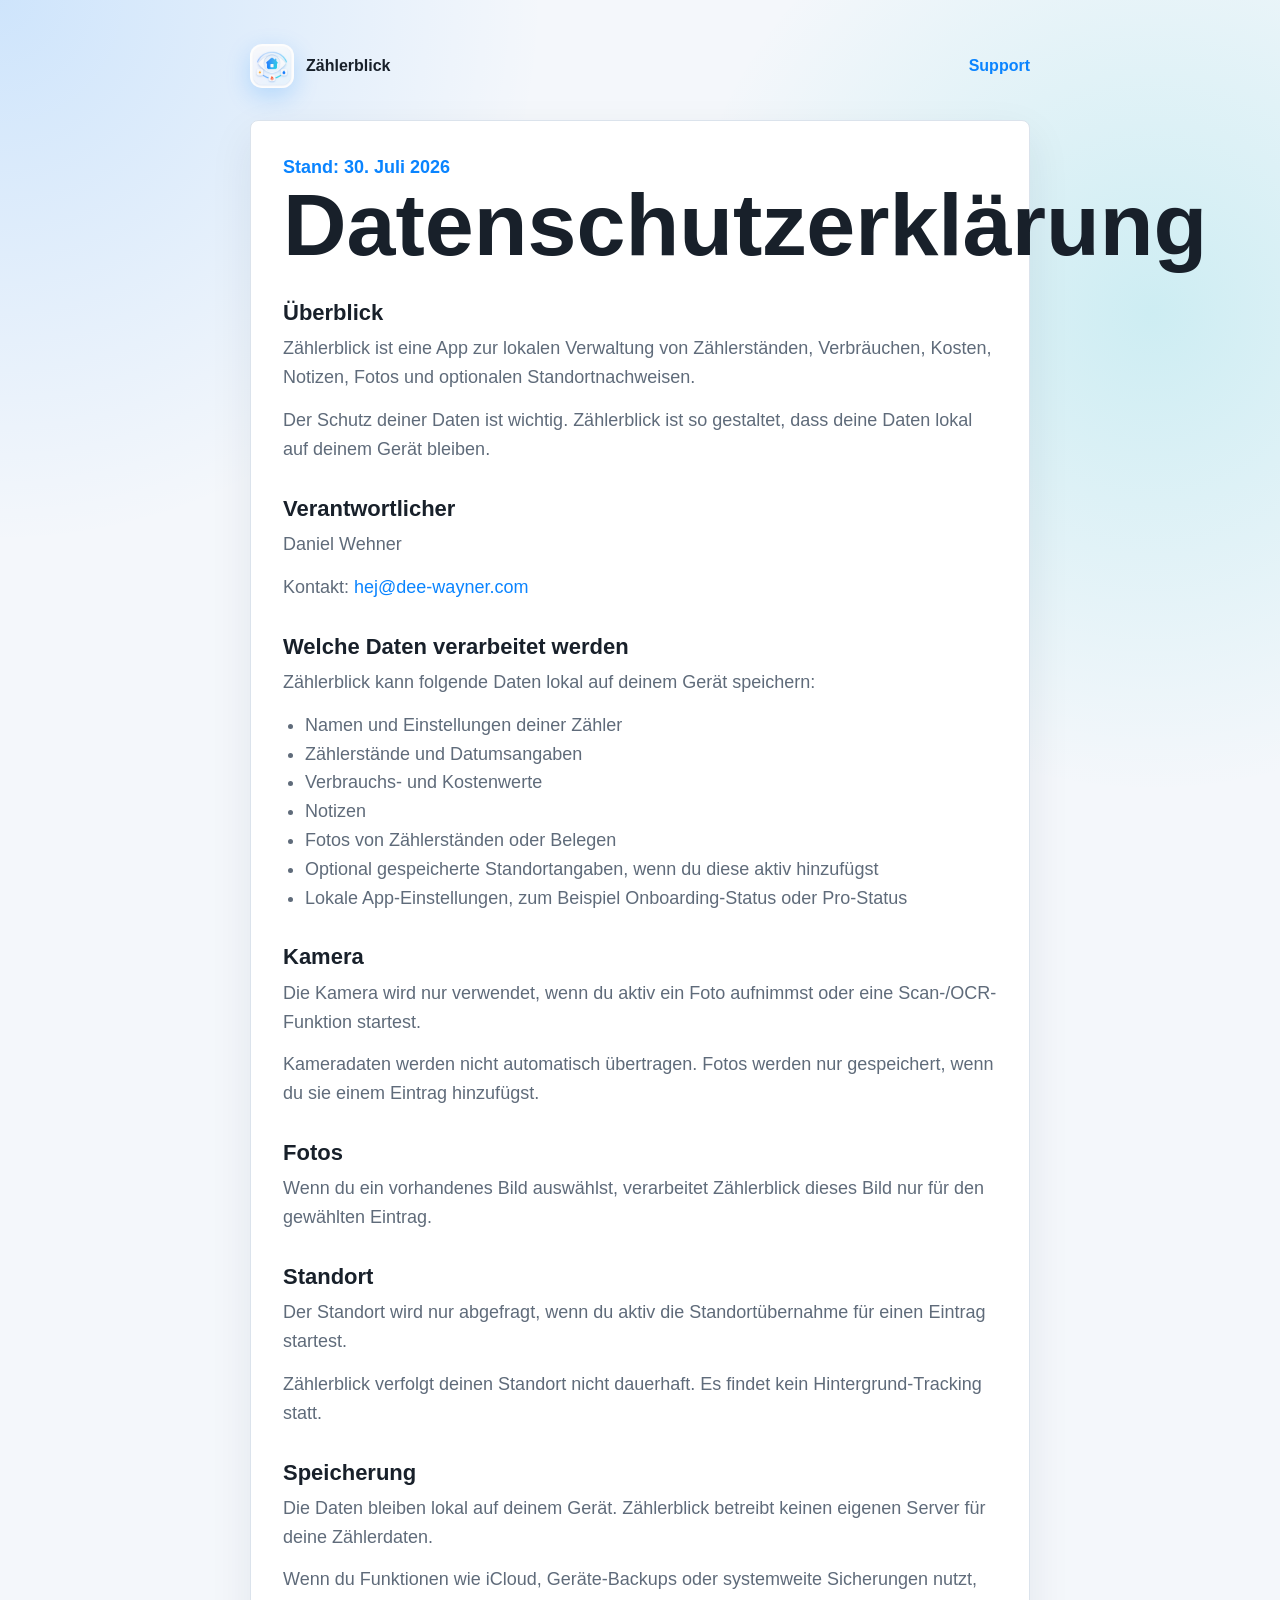
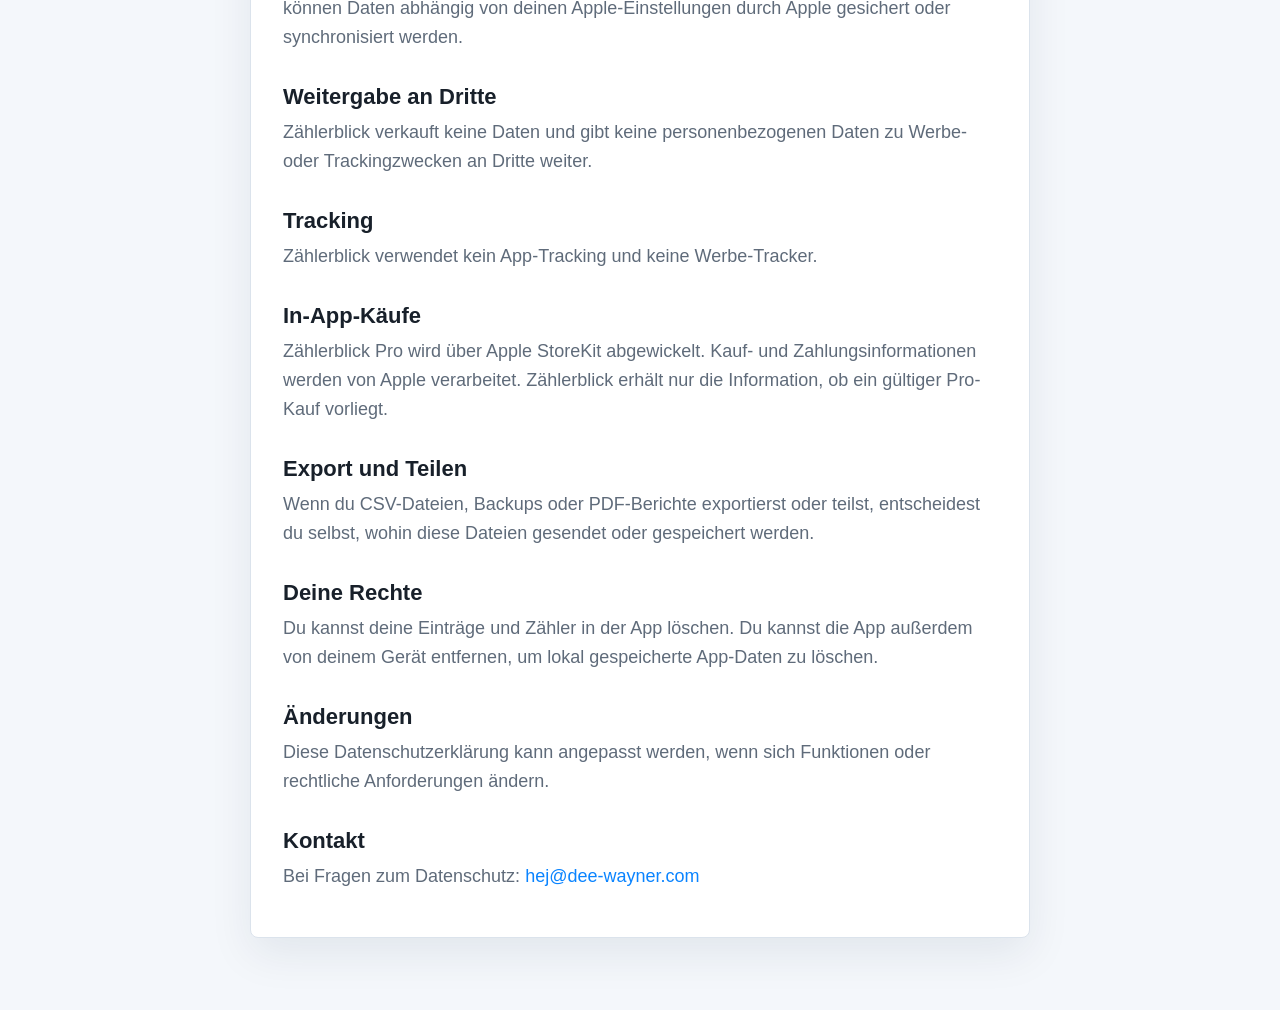
==== datenschutz.html @ 8e630b6d "Add Zaehlerblick website" ====
<!doctype html>
<html lang="de">
<head>
    <meta charset="utf-8">
    <meta name="viewport" content="width=device-width, initial-scale=1">
    <title>Datenschutzerklärung - Zählerblick</title>
    <meta name="description" content="Datenschutzerklärung für die App Zählerblick.">
    <link rel="icon" href="assets/app-icon.png">
    <link rel="stylesheet" href="styles.css">
</head>
<body>
    <main class="page narrow">
        <nav class="topnav brand-nav">
            <a class="brand" href="index.html">
                <img src="assets/app-icon.png" alt="">
                <span>Zählerblick</span>
            </a>
            <a href="support.html">Support</a>
        </nav>

        <article class="content">
            <p class="eyebrow">Stand: 30. Juli 2026</p>
            <h1>Datenschutzerklärung</h1>

            <h2>Überblick</h2>
            <p>Zählerblick ist eine App zur lokalen Verwaltung von Zählerständen, Verbräuchen, Kosten, Notizen, Fotos und optionalen Standortnachweisen.</p>
            <p>Der Schutz deiner Daten ist wichtig. Zählerblick ist so gestaltet, dass deine Daten lokal auf deinem Gerät bleiben.</p>

            <h2>Verantwortlicher</h2>
            <p>Daniel Wehner</p>
            <p>Kontakt: <a href="mailto:hej@dee-wayner.com">hej@dee-wayner.com</a></p>

            <h2>Welche Daten verarbeitet werden</h2>
            <p>Zählerblick kann folgende Daten lokal auf deinem Gerät speichern:</p>
            <ul>
                <li>Namen und Einstellungen deiner Zähler</li>
                <li>Zählerstände und Datumsangaben</li>
                <li>Verbrauchs- und Kostenwerte</li>
                <li>Notizen</li>
                <li>Fotos von Zählerständen oder Belegen</li>
                <li>Optional gespeicherte Standortangaben, wenn du diese aktiv hinzufügst</li>
                <li>Lokale App-Einstellungen, zum Beispiel Onboarding-Status oder Pro-Status</li>
            </ul>

            <h2>Kamera</h2>
            <p>Die Kamera wird nur verwendet, wenn du aktiv ein Foto aufnimmst oder eine Scan-/OCR-Funktion startest.</p>
            <p>Kameradaten werden nicht automatisch übertragen. Fotos werden nur gespeichert, wenn du sie einem Eintrag hinzufügst.</p>

            <h2>Fotos</h2>
            <p>Wenn du ein vorhandenes Bild auswählst, verarbeitet Zählerblick dieses Bild nur für den gewählten Eintrag.</p>

            <h2>Standort</h2>
            <p>Der Standort wird nur abgefragt, wenn du aktiv die Standortübernahme für einen Eintrag startest.</p>
            <p>Zählerblick verfolgt deinen Standort nicht dauerhaft. Es findet kein Hintergrund-Tracking statt.</p>

            <h2>Speicherung</h2>
            <p>Die Daten bleiben lokal auf deinem Gerät. Zählerblick betreibt keinen eigenen Server für deine Zählerdaten.</p>
            <p>Wenn du Funktionen wie iCloud, Geräte-Backups oder systemweite Sicherungen nutzt, können Daten abhängig von deinen Apple-Einstellungen durch Apple gesichert oder synchronisiert werden.</p>

            <h2>Weitergabe an Dritte</h2>
            <p>Zählerblick verkauft keine Daten und gibt keine personenbezogenen Daten zu Werbe- oder Trackingzwecken an Dritte weiter.</p>

            <h2>Tracking</h2>
            <p>Zählerblick verwendet kein App-Tracking und keine Werbe-Tracker.</p>

            <h2>In-App-Käufe</h2>
            <p>Zählerblick Pro wird über Apple StoreKit abgewickelt. Kauf- und Zahlungsinformationen werden von Apple verarbeitet. Zählerblick erhält nur die Information, ob ein gültiger Pro-Kauf vorliegt.</p>

            <h2>Export und Teilen</h2>
            <p>Wenn du CSV-Dateien, Backups oder PDF-Berichte exportierst oder teilst, entscheidest du selbst, wohin diese Dateien gesendet oder gespeichert werden.</p>

            <h2>Deine Rechte</h2>
            <p>Du kannst deine Einträge und Zähler in der App löschen. Du kannst die App außerdem von deinem Gerät entfernen, um lokal gespeicherte App-Daten zu löschen.</p>

            <h2>Änderungen</h2>
            <p>Diese Datenschutzerklärung kann angepasst werden, wenn sich Funktionen oder rechtliche Anforderungen ändern.</p>

            <h2>Kontakt</h2>
            <p>Bei Fragen zum Datenschutz: <a href="mailto:hej@dee-wayner.com">hej@dee-wayner.com</a></p>
        </article>
    </main>
</body>
</html>
---- styles.css ----
:root {
    color-scheme: light dark;
    --background: #f4f7fb;
    --surface: #ffffff;
    --text: #18202a;
    --muted: #5f6b7a;
    --line: #dbe3ec;
    --accent: #0a84ff;
    --accent-2: #05b9c8;
    --accent-soft: #e8f3ff;
    --shadow: 0 24px 70px rgba(19, 39, 66, 0.14);
}

@media (prefers-color-scheme: dark) {
    :root {
        --background: #111418;
        --surface: #1a2027;
        --text: #f4f7fb;
        --muted: #a8b2bf;
        --line: #303946;
        --accent: #5eb1ff;
        --accent-2: #42d5df;
        --accent-soft: #182b3d;
        --shadow: 0 24px 70px rgba(0, 0, 0, 0.34);
    }
}

* {
    box-sizing: border-box;
}

body {
    margin: 0;
    font-family: -apple-system, BlinkMacSystemFont, "Segoe UI", sans-serif;
    color: var(--text);
    background:
        radial-gradient(circle at top left, rgba(10, 132, 255, 0.16), transparent 34rem),
        radial-gradient(circle at 90% 12%, rgba(5, 185, 200, 0.16), transparent 30rem),
        var(--background);
    line-height: 1.6;
}

a {
    color: var(--accent);
    text-decoration: none;
}

a:hover {
    text-decoration: underline;
}

.page {
    width: min(1180px, 100%);
    margin: 0 auto;
    padding: 28px 20px 72px;
}

.page.narrow {
    width: min(820px, 100%);
}

.site-header {
    width: min(1180px, calc(100% - 40px));
    margin: 24px auto 0;
    display: flex;
    align-items: center;
    justify-content: space-between;
    gap: 20px;
    padding: 12px 0;
}

.site-header nav,
.topnav {
    display: flex;
    align-items: center;
    gap: 22px;
}

.brand {
    display: inline-flex;
    align-items: center;
    gap: 12px;
    color: var(--text);
    font-weight: 850;
}

.brand img {
    width: 44px;
    height: 44px;
    border-radius: 12px;
    box-shadow: 0 8px 24px rgba(10, 132, 255, 0.22);
}

.topnav {
    justify-content: space-between;
    padding: 16px 0 32px;
    font-weight: 700;
}

.hero {
    min-height: calc(100vh - 116px);
    align-items: center;
}

.split {
    display: grid;
    grid-template-columns: minmax(0, 1fr) minmax(320px, 470px);
    gap: 64px;
}

.hero-copy {
    display: grid;
    gap: 20px;
}

.eyebrow {
    margin: 0;
    color: var(--accent);
    font-weight: 800;
    letter-spacing: 0;
}

h1 {
    margin: 0;
    max-width: 760px;
    font-size: clamp(44px, 7vw, 88px);
    line-height: 0.98;
    letter-spacing: 0;
}

h2 {
    margin: 32px 0 8px;
    font-size: 22px;
    line-height: 1.2;
}

p {
    margin: 0 0 14px;
    color: var(--muted);
    font-size: 18px;
}

.hero p {
    max-width: 660px;
    font-size: 22px;
}

ul {
    margin: 8px 0 0;
    padding-left: 22px;
    color: var(--muted);
    font-size: 18px;
}

.actions {
    display: flex;
    flex-wrap: wrap;
    gap: 12px;
    margin-top: 8px;
}

.button {
    display: inline-flex;
    min-height: 48px;
    align-items: center;
    justify-content: center;
    padding: 0 20px;
    border-radius: 8px;
    font-weight: 800;
}

.button.primary {
    color: #ffffff;
    background: var(--accent);
}

.button.secondary {
    color: var(--text);
    background: var(--accent-soft);
}

.phone-stack {
    position: relative;
    min-height: 720px;
}

.phone-shot {
    position: absolute;
    width: 290px;
    border-radius: 34px;
    background: var(--surface);
    box-shadow: var(--shadow);
}

.main-shot {
    right: 112px;
    top: 14px;
    z-index: 2;
}

.side-shot {
    right: 0;
    top: 126px;
    opacity: 0.86;
    transform: scale(0.88);
}

.feature-grid {
    display: grid;
    grid-template-columns: repeat(3, 1fr);
    gap: 18px;
    margin-top: -32px;
}

.feature {
    padding: 24px;
    background: rgba(255, 255, 255, 0.74);
    border: 1px solid var(--line);
    border-radius: 8px;
    box-shadow: 0 10px 30px rgba(19, 39, 66, 0.06);
}

.feature-icon {
    display: inline-grid;
    width: 42px;
    height: 42px;
    place-items: center;
    margin-bottom: 10px;
    color: var(--accent);
    background: var(--accent-soft);
    border-radius: 8px;
    font-size: 24px;
    font-weight: 900;
}

.feature h2 {
    margin-top: 0;
}

.content {
    padding: 32px;
    background: var(--surface);
    border: 1px solid var(--line);
    border-radius: 8px;
    box-shadow: 0 16px 44px rgba(19, 39, 66, 0.08);
}

.support-box {
    margin: 24px 0;
    padding: 20px;
    background: linear-gradient(135deg, var(--accent-soft), rgba(5, 185, 200, 0.12));
    border-radius: 8px;
}

.support-box h2 {
    margin-top: 0;
}

.inline-shot {
    display: block;
    width: min(310px, 100%);
    margin: 28px auto;
    border-radius: 28px;
    box-shadow: var(--shadow);
}

@media (max-width: 900px) {
    .split {
        grid-template-columns: 1fr;
        gap: 28px;
    }

    .phone-stack {
        min-height: 520px;
    }

    .phone-shot {
        width: 230px;
    }

    .main-shot {
        left: 8%;
        right: auto;
    }

    .side-shot {
        right: 8%;
    }

    .feature-grid {
        grid-template-columns: 1fr;
        margin-top: 24px;
    }
}

@media (max-width: 560px) {
    .site-header {
        width: calc(100% - 32px);
    }

    .site-header nav {
        gap: 12px;
        font-size: 14px;
    }

    .page {
        padding: 24px 16px 48px;
    }

    .content {
        padding: 24px 18px;
    }

    p,
    ul {
        font-size: 16px;
    }

    .hero p {
        font-size: 18px;
    }

    .phone-stack {
        min-height: 440px;
    }

    .phone-shot {
        width: 190px;
        border-radius: 24px;
    }

    .main-shot {
        left: 0;
    }

    .side-shot {
        right: 0;
        top: 84px;
    }
}
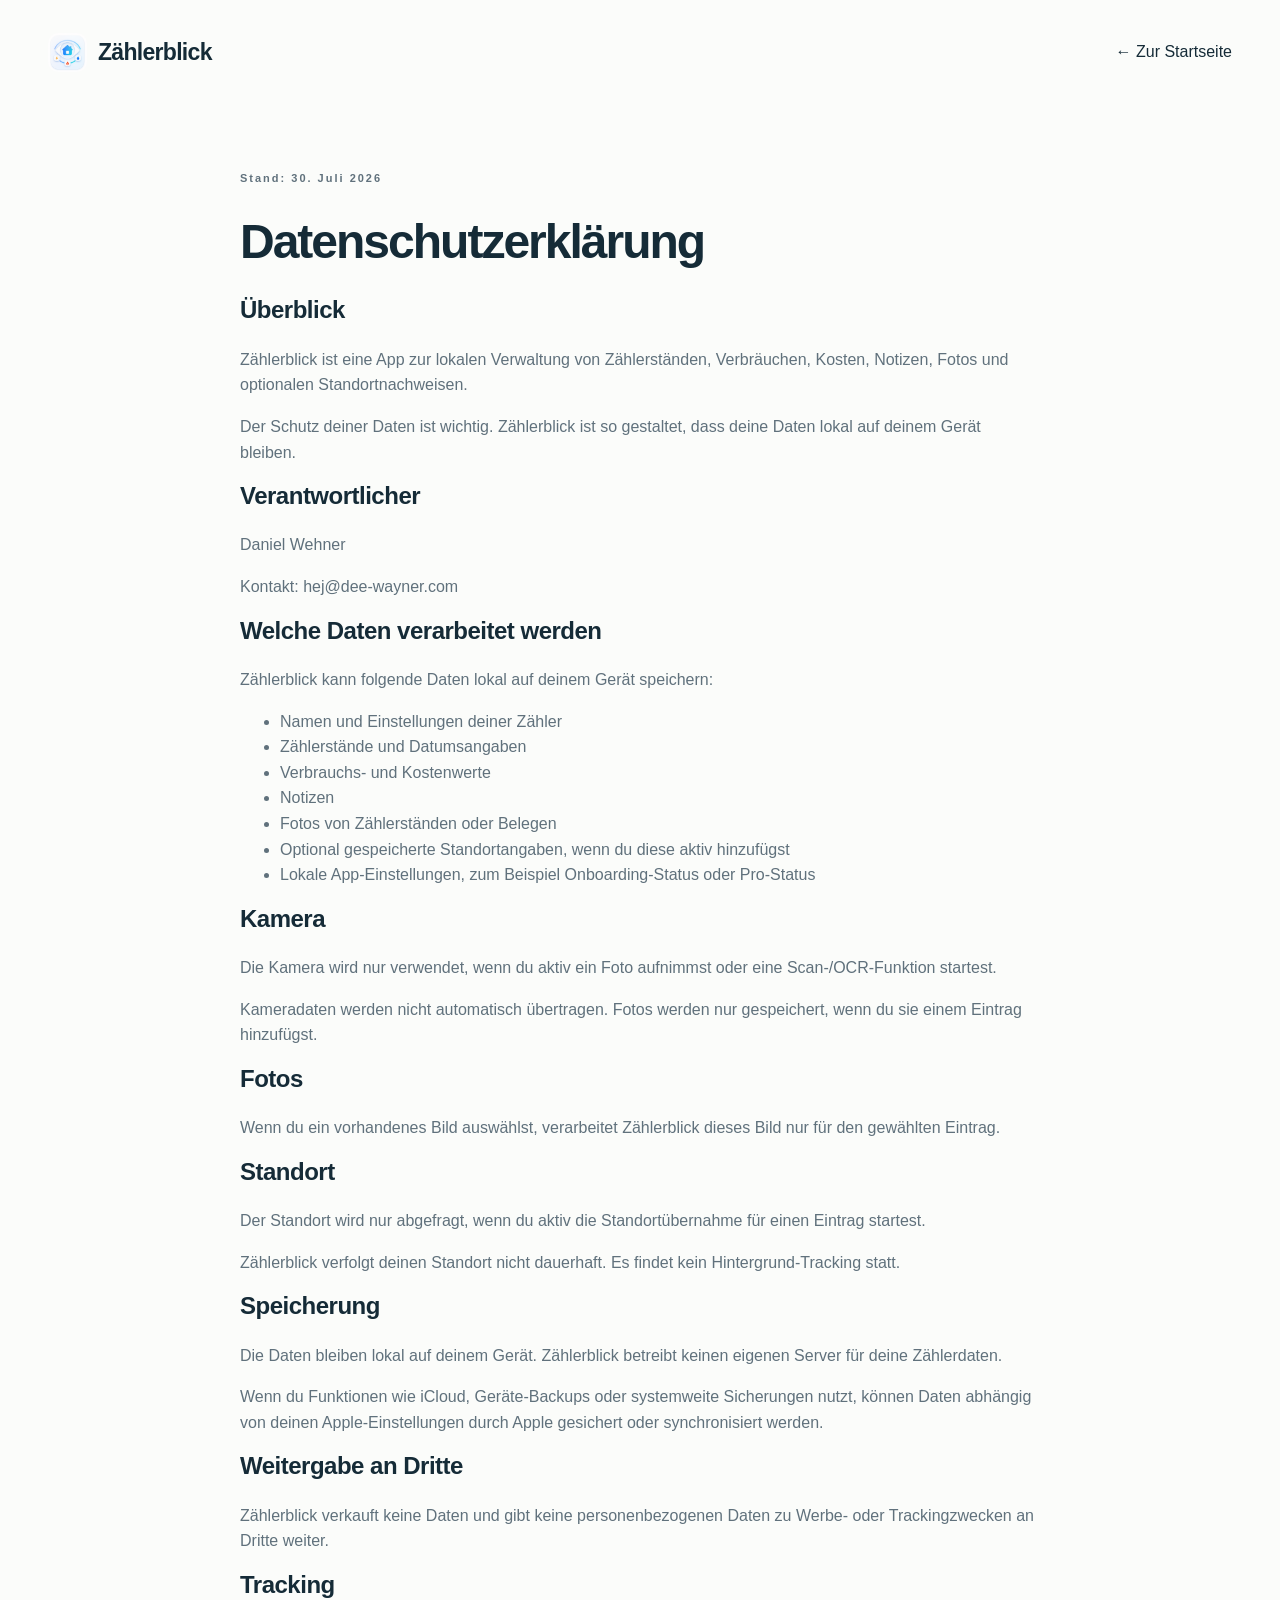
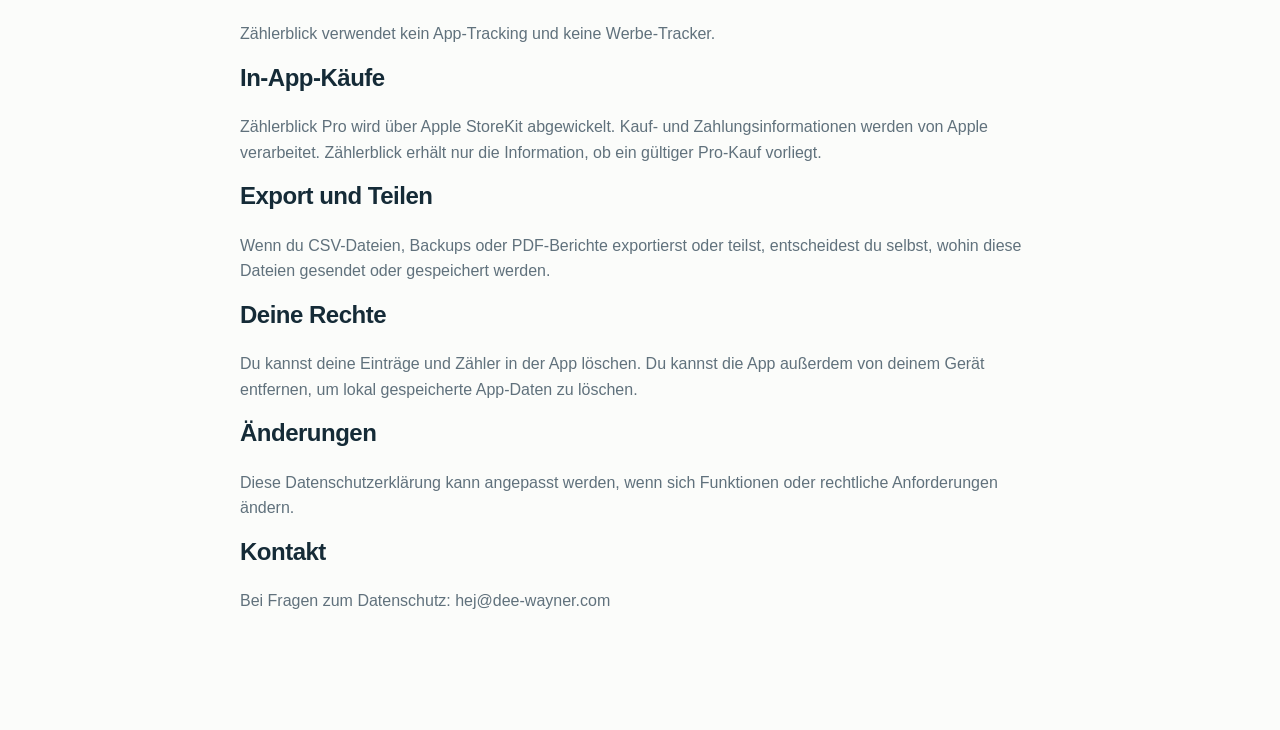
==== commit 5204d54e: "Publish redesigned Zählerblick website with App Store links" ====
--- a/datenschutz.html
+++ b/datenschutz.html
@@ -1,23 +1,4 @@
-<!doctype html>
-<html lang="de">
-<head>
-    <meta charset="utf-8">
-    <meta name="viewport" content="width=device-width, initial-scale=1">
-    <title>Datenschutzerklärung - Zählerblick</title>
-    <meta name="description" content="Datenschutzerklärung für die App Zählerblick.">
-    <link rel="icon" href="assets/app-icon.png">
-    <link rel="stylesheet" href="styles.css">
-</head>
-<body>
-    <main class="page narrow">
-        <nav class="topnav brand-nav">
-            <a class="brand" href="index.html">
-                <img src="assets/app-icon.png" alt="">
-                <span>Zählerblick</span>
-            </a>
-            <a href="support.html">Support</a>
-        </nav>
-
+<!doctype html><html lang="de"><head><meta charset="utf-8"><meta name="viewport" content="width=device-width,initial-scale=1"><title>Datenschutz der App – Zählerblick</title><link rel="stylesheet" href="styles.css"></head><body><header class="header wrap"><a class="brand" href="index.html"><img src="assets/icon.png" alt="">Zählerblick</a><a href="index.html">← Zur Startseite</a></header><main class="legal wrap">
         <article class="content">
             <p class="eyebrow">Stand: 30. Juli 2026</p>
             <h1>Datenschutzerklärung</h1>
@@ -78,6 +59,4 @@
             <h2>Kontakt</h2>
             <p>Bei Fragen zum Datenschutz: <a href="mailto:hej@dee-wayner.com">hej@dee-wayner.com</a></p>
         </article>
-    </main>
-</body>
-</html>
+    </main></body></html>
--- a/styles.css
+++ b/styles.css
@@ -1,340 +1,7 @@
-:root {
-    color-scheme: light dark;
-    --background: #f4f7fb;
-    --surface: #ffffff;
-    --text: #18202a;
-    --muted: #5f6b7a;
-    --line: #dbe3ec;
-    --accent: #0a84ff;
-    --accent-2: #05b9c8;
-    --accent-soft: #e8f3ff;
-    --shadow: 0 24px 70px rgba(19, 39, 66, 0.14);
-}
+:root{--ink:#152b37;--muted:#60717c;--blue:#007cae;--cyan:#00b6c4;--line:#dce5e8;--paper:#fbfcfa}*{box-sizing:border-box}html{scroll-behavior:smooth;scroll-padding-top:30px}body{margin:0;color:var(--ink);background:var(--paper);font-family:-apple-system,BlinkMacSystemFont,"Segoe UI",sans-serif;line-height:1.6}a{color:inherit;text-decoration:none}button{font:inherit}img{max-width:100%;display:block}.wrap{width:min(1200px,calc(100% - 96px));margin:auto}.header{height:104px;display:flex;align-items:center;justify-content:space-between;gap:20px}.brand{display:flex;align-items:center;gap:11px;font-size:23px;font-weight:750;letter-spacing:-.7px}.brand img{width:39px;border-radius:10px}nav{display:flex;gap:32px;font-size:14px}nav a:hover,footer a:hover{color:var(--blue)}.nav-cta{border:1px solid #c4d3d9;padding:10px 18px;border-radius:30px;font-size:14px;font-weight:650}.nav-cta span{margin-left:16px}.hero{display:grid;grid-template-columns:1.1fr 1fr;min-height:710px;align-items:center;gap:36px}.hero-copy{padding:25px 0 55px}.eyebrow{font-size:11px;font-weight:750;letter-spacing:2px;display:flex;gap:9px;align-items:center}.dot{width:7px;height:7px;border-radius:50%;background:var(--cyan);display:inline-block}h1{font-size:clamp(52px,5.7vw,79px);line-height:1.06;letter-spacing:-4.5px;margin:29px 0}h1 span{color:var(--blue)}.lead{font-size:18px;max-width:460px;color:var(--muted);line-height:1.8}.actions{display:flex;gap:25px;align-items:center;margin:32px 0}.button{display:inline-flex;align-items:center;gap:24px;background:var(--ink);color:white;padding:16px 23px;border-radius:9px;font-size:14px;font-weight:600;transition:transform .2s,background .2s}.button:hover{transform:translateY(-2px);background:var(--blue)}.quiet{font-size:13px;font-weight:650}.hero-notes{display:flex;gap:20px;font-size:11px;color:var(--muted);margin-top:32px}.visual{position:relative;height:650px;display:flex;align-items:center;justify-content:center;background:radial-gradient(ellipse,#d4f0ed 0%,#edf6f1 48%,transparent 72%)}.orbit{position:absolute;border:1px solid #bcded8;border-radius:50%;width:465px;height:465px}.orbit-two{width:570px;height:570px;opacity:.45}.phone{width:268px;background:#fff;border:7px solid #1d2e35;border-radius:41px;overflow:hidden;transform:rotate(7deg);box-shadow:15px 30px 50px #173b4226;position:relative}.phone img{width:100%}.visual-tag{position:absolute;top:39px;left:28px;border:1px solid #d8e5e0;background:#ffffffd9;padding:9px 15px;border-radius:30px;font-size:11px;display:flex;align-items:center;gap:8px}.float-label{position:absolute;bottom:105px;left:-6px;background:#fff;padding:17px 24px 17px 15px;display:flex;align-items:center;gap:12px;box-shadow:0 12px 40px #1a404013;border:1px solid #e5eeeb;border-radius:12px;transform:rotate(-3deg)}.float-label strong{font-size:13px}.float-label small{display:block;font-size:11px;color:var(--muted)}.mini-icon{background:#e6f5ed;border-radius:50%;width:37px;height:37px;display:grid;place-items:center;color:#21805f}.shot-note{position:absolute;bottom:10px;font-size:10px;color:var(--muted)}.meter-band{border-top:1px solid var(--line);border-bottom:1px solid var(--line);background:#f2f5f1}.meter-types{display:flex;justify-content:space-between;gap:20px;padding:27px 0;align-items:center;font-size:14px}.meter-types>span{font-size:11px;color:var(--muted)}.meter-types b{font-weight:550}.section{padding:105px 0}h2{font-size:clamp(32px,3.6vw,47px);line-height:1.18;letter-spacing:-1.8px;margin:17px 0 22px}.section-head>p:last-child{color:var(--muted);max-width:530px;font-size:16px}.features{display:grid;grid-template-columns:repeat(3,1fr);gap:45px;margin-top:55px}.features article{border-top:1px solid var(--line);padding-top:27px}.feature-symbol{width:47px;height:47px;border-radius:13px;display:grid;place-items:center;font-size:28px;margin-bottom:22px}.orange{color:#e88a21;background:#fff0de}.blue{color:#008fda;background:#e4f2fe}.teal{color:#1a8e81;background:#dff2e9}.num{font-size:10px;letter-spacing:1.7px;color:var(--muted);font-weight:700}h3{font-size:20px;letter-spacing:-.5px;line-height:1.4}.features p,.pro p,.tour-copy p{font-size:15px;color:var(--muted)}.showcase{background:#edf2f3;padding:83px 0 0;overflow:hidden}.showcase-heading{display:flex;justify-content:space-between;align-items:end}.showcase-heading>p{color:var(--muted);font-size:12px;padding-bottom:15px}.app-tour{display:grid;grid-template-columns:1fr 1fr;gap:100px;margin-top:40px;align-items:center}.tour-copy{padding-bottom:70px}.tour-tabs{margin-bottom:37px}.tour-tabs button{display:flex;width:100%;text-align:left;gap:25px;padding:23px 5px;background:none;border:0;border-bottom:1px solid #cedadd;cursor:pointer;color:var(--muted);font-size:12px}.tour-tabs button span{flex:1;font-size:17px}.tour-tabs button[aria-selected=true]{color:var(--blue);border-color:var(--blue);font-weight:700}.tour-image{height:580px;overflow:hidden;text-align:center}.tour-image img{width:280px;margin:15px auto 0;border:6px solid #22353e;border-radius:35px;box-shadow:0 20px 40px #1c3a4325}.pro{display:grid;grid-template-columns:1fr 1fr;gap:110px}.pro>div>p:not(.eyebrow){max-width:395px}.pill{display:inline-block;border:1px solid var(--line);border-radius:30px;padding:7px 13px;font-size:11px;margin-top:12px}.pro-list article{display:flex;gap:24px;padding:19px 0;border-bottom:1px solid var(--line)}.pro-list article>span{font-size:11px;color:var(--blue);padding-top:5px}.pro-list h3{margin:0 0 8px}.pro-list p{margin:0}.privacy{background:#e4eee7;padding:55px 65px;border-radius:20px;display:grid;grid-template-columns:130px 1fr;gap:35px}.privacy-mark{font-size:100px;line-height:1.6;color:#527c68}.privacy p:not(.eyebrow){max-width:710px;color:#4a6658;font-size:15px}.text-link{font-size:13px;font-weight:650;display:inline-block;margin-top:12px;text-decoration:underline;text-underline-offset:5px}.faq{display:grid;grid-template-columns:1fr 1.5fr;gap:100px}.faq h2{margin-top:0}details{border-bottom:1px solid var(--line);padding:21px 0}summary{cursor:pointer;font-size:16px;font-weight:600;list-style:none;display:flex;justify-content:space-between;gap:20px}summary::after{content:'+';color:var(--blue)}details[open] summary::after{content:'−'}details p{color:var(--muted);font-size:14px;max-width:560px}details a{text-decoration:underline}.closing{background:#142f3a;color:white;text-align:center;padding:75px 0 85px}.closing img{width:66px;border-radius:16px;margin:0 auto 25px}.closing .eyebrow{justify-content:center;color:#9ec4cc}.closing h2{font-size:54px}.closing p:not(.eyebrow){color:#bed0d5;font-size:14px}.closing .button{background:#e2f4ee;color:#173b3d;margin-top:15px}footer{display:flex;align-items:center;justify-content:space-between;padding:34px 0;gap:25px}footer .brand{font-size:18px}footer .brand img{width:30px}footer>span,footer>div{font-size:11px;color:var(--muted)}footer>div{display:flex;gap:23px}.skip{position:absolute;top:-100px}.skip:focus{top:10px;left:10px;background:white;padding:10px;z-index:10}:focus-visible{outline:3px solid #16a2cf;outline-offset:5px}.legal{max-width:800px;padding:55px 0 100px}.legal h1{font-size:48px;letter-spacing:-2px}.legal h2{font-size:24px;letter-spacing:-.5px}.legal p,.legal li{color:var(--muted)}
+@media(max-width:1000px){.wrap{width:calc(100% - 48px)}.hero{gap:0}.actions{align-items:start;flex-direction:column;gap:16px}h1{letter-spacing:-3px}.visual{transform:scale(.9);transform-origin:center}.orbit-two{width:440px;height:440px}.orbit-one{width:360px;height:360px}.hero-notes{gap:12px;flex-wrap:wrap}.meter-types{flex-wrap:wrap;justify-content:center}.features{gap:25px}.app-tour,.pro,.faq{gap:50px}.privacy{padding:40px}.hero{min-height:690px}.float-label{left:-25px}}
+@media(max-width:700px){.wrap{width:calc(100% - 40px)}.header{height:82px}.brand{font-size:20px}.brand img{width:33px}.header nav{display:none}.nav-cta{font-size:11px;padding:8px 12px}.nav-cta span{margin-left:5px}.hero{grid-template-columns:1fr;text-align:center;gap:0}.hero-copy{padding:38px 0 0}.hero .eyebrow{justify-content:center}h1{font-size:57px;letter-spacing:-3.5px}.lead{font-size:16px;margin:auto}.actions{align-items:center;margin-bottom:20px}.hero-notes{justify-content:center;margin-top:25px}.visual{height:610px;transform:scale(.9);margin-top:-5px}.float-label{left:0;bottom:75px}.visual-tag{left:0;top:30px}.shot-note{bottom:-4px}.meter-types{gap:15px 25px;font-size:12px;padding:25px 0}.meter-types>span{width:100%;text-align:center}.section{padding:70px 0}h2{font-size:34px;letter-spacing:-1.4px}.features{grid-template-columns:1fr;gap:28px;margin-top:35px}.features article{position:relative;padding-left:65px}.feature-symbol{position:absolute;left:0;width:42px;height:42px}.features h3{margin:10px 0}.features p{margin-bottom:0}.showcase{padding-top:55px}.showcase-heading{display:block}.showcase-heading>p{font-size:12px}.app-tour{grid-template-columns:1fr;gap:0;margin-top:10px}.tour-copy{padding-bottom:20px}.tour-tabs button{padding:19px 2px}.tour-copy h3{font-size:22px}.tour-image{height:470px}.tour-image img{width:255px}.pro{grid-template-columns:1fr;gap:30px}.privacy{grid-template-columns:1fr;padding:30px;gap:0}.privacy-mark{font-size:50px;line-height:1}.faq{grid-template-columns:1fr;gap:5px}.faq h2 br{display:none}.closing{padding:60px 0}.closing h2{font-size:43px}footer{flex-wrap:wrap}footer>div{width:100%;justify-content:space-between}.legal h1{font-size:36px}.legal{padding-top:25px}}
+@media(prefers-reduced-motion:reduce){html{scroll-behavior:auto}*{transition:none!important}}
 
-@media (prefers-color-scheme: dark) {
-    :root {
-        --background: #111418;
-        --surface: #1a2027;
-        --text: #f4f7fb;
-        --muted: #a8b2bf;
-        --line: #303946;
-        --accent: #5eb1ff;
-        --accent-2: #42d5df;
-        --accent-soft: #182b3d;
-        --shadow: 0 24px 70px rgba(0, 0, 0, 0.34);
-    }
-}
-
-* {
-    box-sizing: border-box;
-}
-
-body {
-    margin: 0;
-    font-family: -apple-system, BlinkMacSystemFont, "Segoe UI", sans-serif;
-    color: var(--text);
-    background:
-        radial-gradient(circle at top left, rgba(10, 132, 255, 0.16), transparent 34rem),
-        radial-gradient(circle at 90% 12%, rgba(5, 185, 200, 0.16), transparent 30rem),
-        var(--background);
-    line-height: 1.6;
-}
-
-a {
-    color: var(--accent);
-    text-decoration: none;
-}
-
-a:hover {
-    text-decoration: underline;
-}
-
-.page {
-    width: min(1180px, 100%);
-    margin: 0 auto;
-    padding: 28px 20px 72px;
-}
-
-.page.narrow {
-    width: min(820px, 100%);
-}
-
-.site-header {
-    width: min(1180px, calc(100% - 40px));
-    margin: 24px auto 0;
-    display: flex;
-    align-items: center;
-    justify-content: space-between;
-    gap: 20px;
-    padding: 12px 0;
-}
-
-.site-header nav,
-.topnav {
-    display: flex;
-    align-items: center;
-    gap: 22px;
-}
-
-.brand {
-    display: inline-flex;
-    align-items: center;
-    gap: 12px;
-    color: var(--text);
-    font-weight: 850;
-}
-
-.brand img {
-    width: 44px;
-    height: 44px;
-    border-radius: 12px;
-    box-shadow: 0 8px 24px rgba(10, 132, 255, 0.22);
-}
-
-.topnav {
-    justify-content: space-between;
-    padding: 16px 0 32px;
-    font-weight: 700;
-}
-
-.hero {
-    min-height: calc(100vh - 116px);
-    align-items: center;
-}
-
-.split {
-    display: grid;
-    grid-template-columns: minmax(0, 1fr) minmax(320px, 470px);
-    gap: 64px;
-}
-
-.hero-copy {
-    display: grid;
-    gap: 20px;
-}
-
-.eyebrow {
-    margin: 0;
-    color: var(--accent);
-    font-weight: 800;
-    letter-spacing: 0;
-}
-
-h1 {
-    margin: 0;
-    max-width: 760px;
-    font-size: clamp(44px, 7vw, 88px);
-    line-height: 0.98;
-    letter-spacing: 0;
-}
-
-h2 {
-    margin: 32px 0 8px;
-    font-size: 22px;
-    line-height: 1.2;
-}
-
-p {
-    margin: 0 0 14px;
-    color: var(--muted);
-    font-size: 18px;
-}
-
-.hero p {
-    max-width: 660px;
-    font-size: 22px;
-}
-
-ul {
-    margin: 8px 0 0;
-    padding-left: 22px;
-    color: var(--muted);
-    font-size: 18px;
-}
-
-.actions {
-    display: flex;
-    flex-wrap: wrap;
-    gap: 12px;
-    margin-top: 8px;
-}
-
-.button {
-    display: inline-flex;
-    min-height: 48px;
-    align-items: center;
-    justify-content: center;
-    padding: 0 20px;
-    border-radius: 8px;
-    font-weight: 800;
-}
-
-.button.primary {
-    color: #ffffff;
-    background: var(--accent);
-}
-
-.button.secondary {
-    color: var(--text);
-    background: var(--accent-soft);
-}
-
-.phone-stack {
-    position: relative;
-    min-height: 720px;
-}
-
-.phone-shot {
-    position: absolute;
-    width: 290px;
-    border-radius: 34px;
-    background: var(--surface);
-    box-shadow: var(--shadow);
-}
-
-.main-shot {
-    right: 112px;
-    top: 14px;
-    z-index: 2;
-}
-
-.side-shot {
-    right: 0;
-    top: 126px;
-    opacity: 0.86;
-    transform: scale(0.88);
-}
-
-.feature-grid {
-    display: grid;
-    grid-template-columns: repeat(3, 1fr);
-    gap: 18px;
-    margin-top: -32px;
-}
-
-.feature {
-    padding: 24px;
-    background: rgba(255, 255, 255, 0.74);
-    border: 1px solid var(--line);
-    border-radius: 8px;
-    box-shadow: 0 10px 30px rgba(19, 39, 66, 0.06);
-}
-
-.feature-icon {
-    display: inline-grid;
-    width: 42px;
-    height: 42px;
-    place-items: center;
-    margin-bottom: 10px;
-    color: var(--accent);
-    background: var(--accent-soft);
-    border-radius: 8px;
-    font-size: 24px;
-    font-weight: 900;
-}
-
-.feature h2 {
-    margin-top: 0;
-}
-
-.content {
-    padding: 32px;
-    background: var(--surface);
-    border: 1px solid var(--line);
-    border-radius: 8px;
-    box-shadow: 0 16px 44px rgba(19, 39, 66, 0.08);
-}
-
-.support-box {
-    margin: 24px 0;
-    padding: 20px;
-    background: linear-gradient(135deg, var(--accent-soft), rgba(5, 185, 200, 0.12));
-    border-radius: 8px;
-}
-
-.support-box h2 {
-    margin-top: 0;
-}
-
-.inline-shot {
-    display: block;
-    width: min(310px, 100%);
-    margin: 28px auto;
-    border-radius: 28px;
-    box-shadow: var(--shadow);
-}
-
-@media (max-width: 900px) {
-    .split {
-        grid-template-columns: 1fr;
-        gap: 28px;
-    }
-
-    .phone-stack {
-        min-height: 520px;
-    }
-
-    .phone-shot {
-        width: 230px;
-    }
-
-    .main-shot {
-        left: 8%;
-        right: auto;
-    }
-
-    .side-shot {
-        right: 8%;
-    }
-
-    .feature-grid {
-        grid-template-columns: 1fr;
-        margin-top: 24px;
-    }
-}
-
-@media (max-width: 560px) {
-    .site-header {
-        width: calc(100% - 32px);
-    }
-
-    .site-header nav {
-        gap: 12px;
-        font-size: 14px;
-    }
-
-    .page {
-        padding: 24px 16px 48px;
-    }
-
-    .content {
-        padding: 24px 18px;
-    }
-
-    p,
-    ul {
-        font-size: 16px;
-    }
-
-    .hero p {
-        font-size: 18px;
-    }
-
-    .phone-stack {
-        min-height: 440px;
-    }
-
-    .phone-shot {
-        width: 190px;
-        border-radius: 24px;
-    }
-
-    .main-shot {
-        left: 0;
-    }
-
-    .side-shot {
-        right: 0;
-        top: 84px;
-    }
-}
+.legal .inline-shot{max-width:260px;border-radius:20px;margin:30px 0}.legal .page-title{font-size:42px;line-height:1.2}
+body{overflow-x:clip}
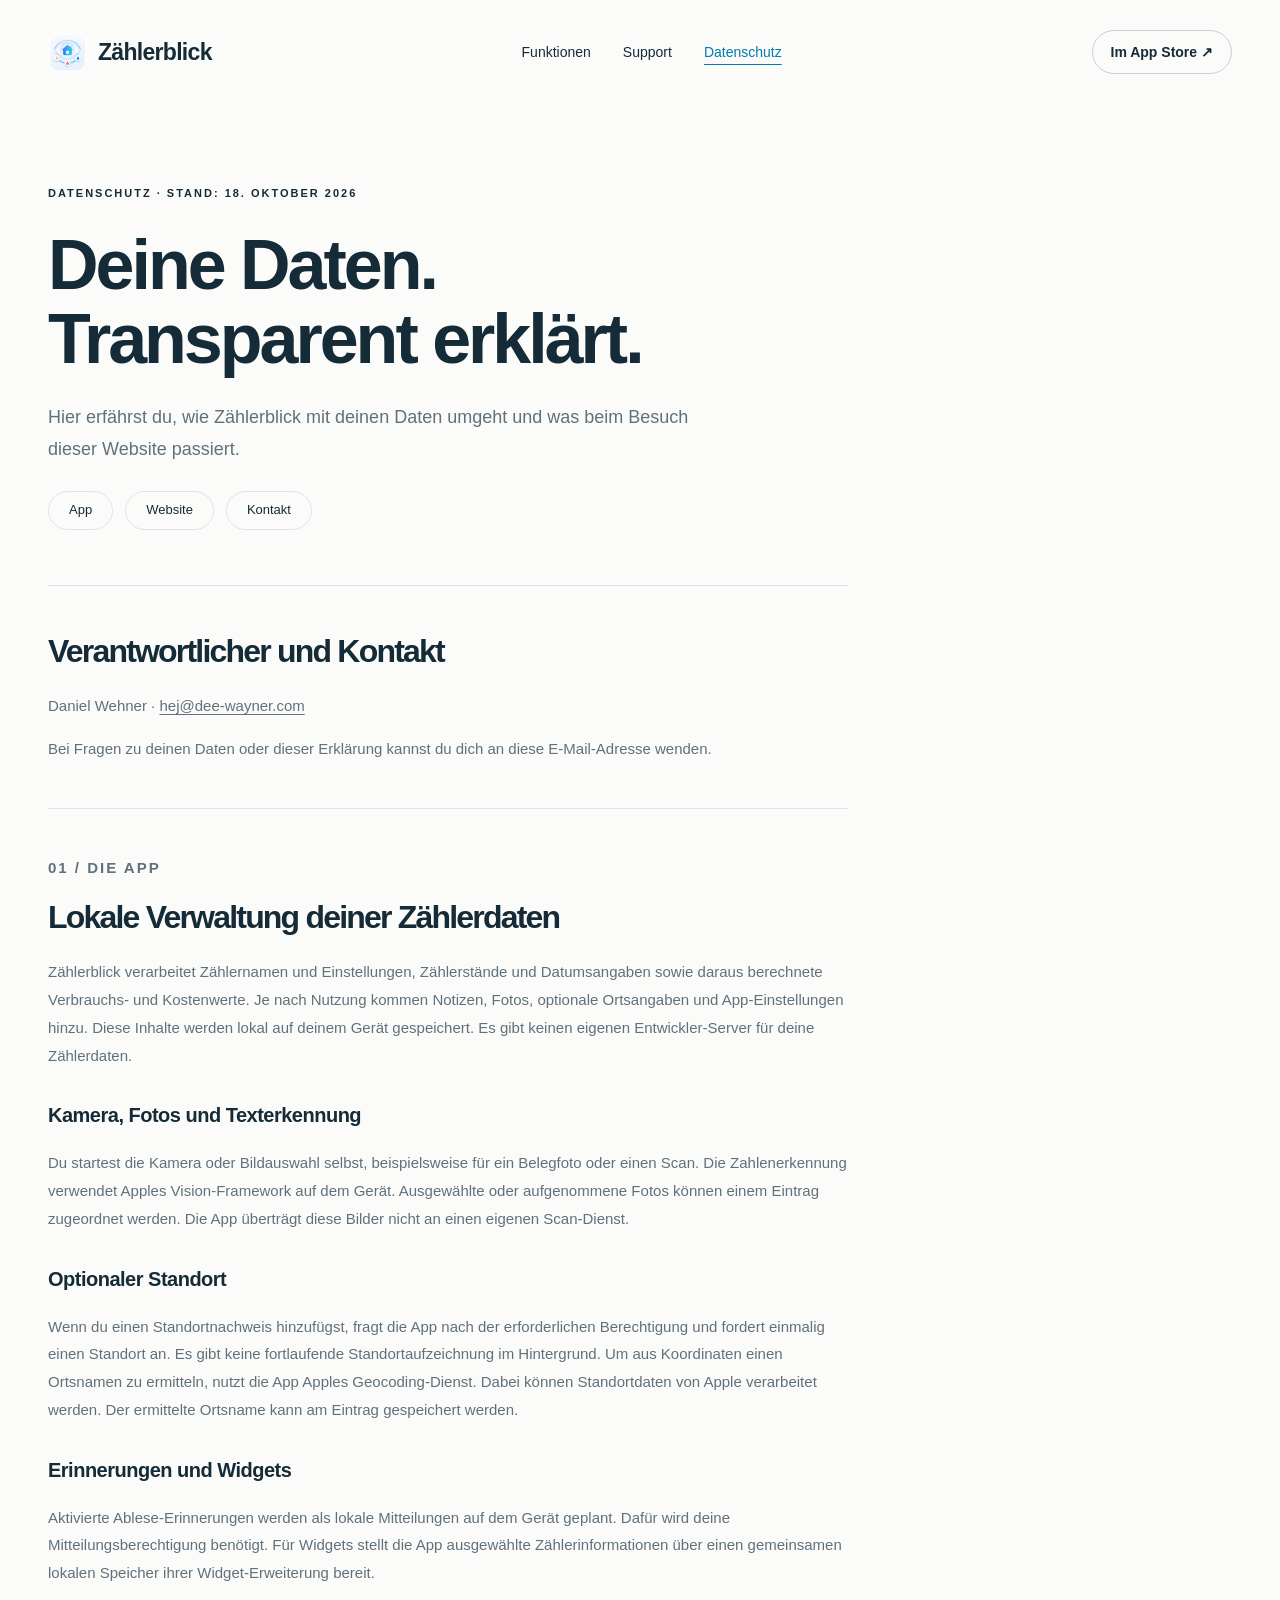
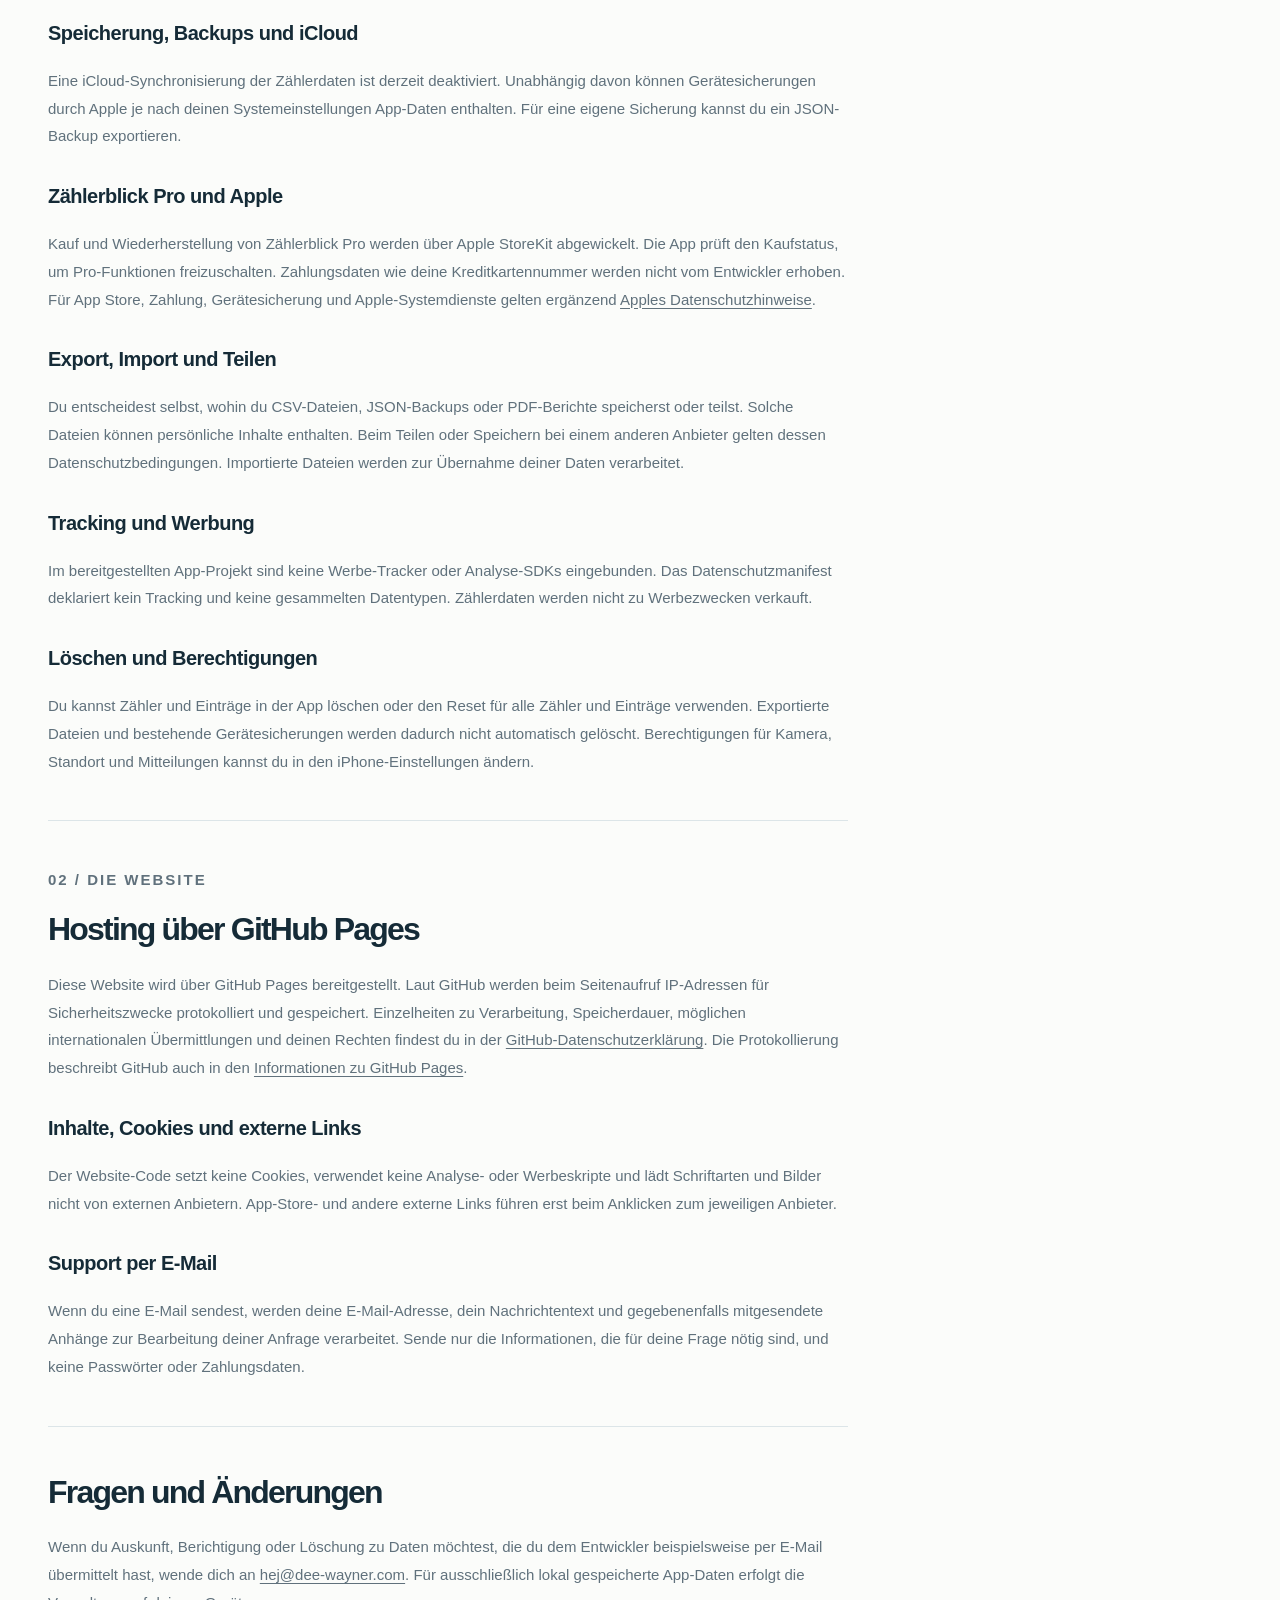
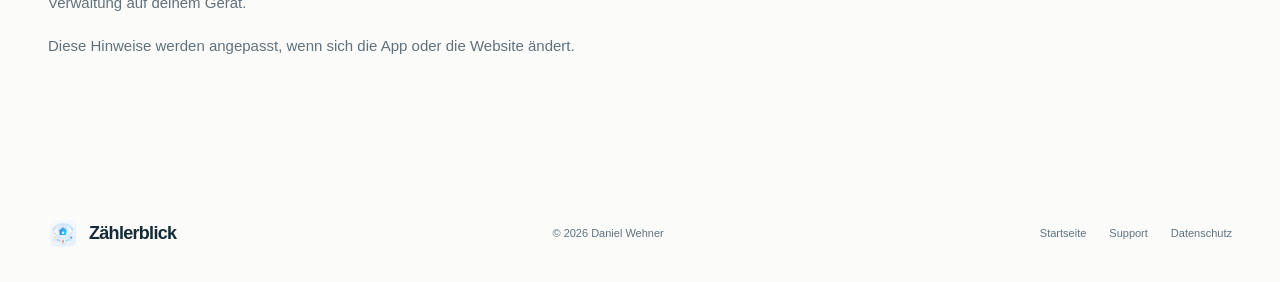
==== commit e7160c1e: "Update support and privacy pages for app and GitHub hosting" ====
--- a/datenschutz.html
+++ b/datenschutz.html
@@ -1,62 +1 @@
-<!doctype html><html lang="de"><head><meta charset="utf-8"><meta name="viewport" content="width=device-width,initial-scale=1"><title>Datenschutz der App – Zählerblick</title><link rel="stylesheet" href="styles.css"></head><body><header class="header wrap"><a class="brand" href="index.html"><img src="assets/icon.png" alt="">Zählerblick</a><a href="index.html">← Zur Startseite</a></header><main class="legal wrap">
-        <article class="content">
-            <p class="eyebrow">Stand: 30. Juli 2026</p>
-            <h1>Datenschutzerklärung</h1>
-
-            <h2>Überblick</h2>
-            <p>Zählerblick ist eine App zur lokalen Verwaltung von Zählerständen, Verbräuchen, Kosten, Notizen, Fotos und optionalen Standortnachweisen.</p>
-            <p>Der Schutz deiner Daten ist wichtig. Zählerblick ist so gestaltet, dass deine Daten lokal auf deinem Gerät bleiben.</p>
-
-            <h2>Verantwortlicher</h2>
-            <p>Daniel Wehner</p>
-            <p>Kontakt: <a href="mailto:hej@dee-wayner.com">hej@dee-wayner.com</a></p>
-
-            <h2>Welche Daten verarbeitet werden</h2>
-            <p>Zählerblick kann folgende Daten lokal auf deinem Gerät speichern:</p>
-            <ul>
-                <li>Namen und Einstellungen deiner Zähler</li>
-                <li>Zählerstände und Datumsangaben</li>
-                <li>Verbrauchs- und Kostenwerte</li>
-                <li>Notizen</li>
-                <li>Fotos von Zählerständen oder Belegen</li>
-                <li>Optional gespeicherte Standortangaben, wenn du diese aktiv hinzufügst</li>
-                <li>Lokale App-Einstellungen, zum Beispiel Onboarding-Status oder Pro-Status</li>
-            </ul>
-
-            <h2>Kamera</h2>
-            <p>Die Kamera wird nur verwendet, wenn du aktiv ein Foto aufnimmst oder eine Scan-/OCR-Funktion startest.</p>
-            <p>Kameradaten werden nicht automatisch übertragen. Fotos werden nur gespeichert, wenn du sie einem Eintrag hinzufügst.</p>
-
-            <h2>Fotos</h2>
-            <p>Wenn du ein vorhandenes Bild auswählst, verarbeitet Zählerblick dieses Bild nur für den gewählten Eintrag.</p>
-
-            <h2>Standort</h2>
-            <p>Der Standort wird nur abgefragt, wenn du aktiv die Standortübernahme für einen Eintrag startest.</p>
-            <p>Zählerblick verfolgt deinen Standort nicht dauerhaft. Es findet kein Hintergrund-Tracking statt.</p>
-
-            <h2>Speicherung</h2>
-            <p>Die Daten bleiben lokal auf deinem Gerät. Zählerblick betreibt keinen eigenen Server für deine Zählerdaten.</p>
-            <p>Wenn du Funktionen wie iCloud, Geräte-Backups oder systemweite Sicherungen nutzt, können Daten abhängig von deinen Apple-Einstellungen durch Apple gesichert oder synchronisiert werden.</p>
-
-            <h2>Weitergabe an Dritte</h2>
-            <p>Zählerblick verkauft keine Daten und gibt keine personenbezogenen Daten zu Werbe- oder Trackingzwecken an Dritte weiter.</p>
-
-            <h2>Tracking</h2>
-            <p>Zählerblick verwendet kein App-Tracking und keine Werbe-Tracker.</p>
-
-            <h2>In-App-Käufe</h2>
-            <p>Zählerblick Pro wird über Apple StoreKit abgewickelt. Kauf- und Zahlungsinformationen werden von Apple verarbeitet. Zählerblick erhält nur die Information, ob ein gültiger Pro-Kauf vorliegt.</p>
-
-            <h2>Export und Teilen</h2>
-            <p>Wenn du CSV-Dateien, Backups oder PDF-Berichte exportierst oder teilst, entscheidest du selbst, wohin diese Dateien gesendet oder gespeichert werden.</p>
-
-            <h2>Deine Rechte</h2>
-            <p>Du kannst deine Einträge und Zähler in der App löschen. Du kannst die App außerdem von deinem Gerät entfernen, um lokal gespeicherte App-Daten zu löschen.</p>
-
-            <h2>Änderungen</h2>
-            <p>Diese Datenschutzerklärung kann angepasst werden, wenn sich Funktionen oder rechtliche Anforderungen ändern.</p>
-
-            <h2>Kontakt</h2>
-            <p>Bei Fragen zum Datenschutz: <a href="mailto:hej@dee-wayner.com">hej@dee-wayner.com</a></p>
-        </article>
-    </main></body></html>+<!doctype html><html lang="de"><head><meta charset="utf-8"><meta name="viewport" content="width=device-width,initial-scale=1"><title>Datenschutz – Zählerblick</title><meta name="description" content="Datenschutzhinweise für die Zählerblick-App und die Website auf GitHub Pages."><link rel="icon" href="assets/icon.png"><link rel="stylesheet" href="styles.css"></head><body><a class="skip" href="#inhalt">Zum Inhalt</a><header class="header wrap"><a class="brand" href="index.html"><img src="assets/icon.png" alt="">Zählerblick</a><nav aria-label="Hauptnavigation"><a href="index.html#funktionen">Funktionen</a><a href="support.html" >Support</a><a href="datenschutz.html" aria-current="page">Datenschutz</a></nav><a class="nav-cta" href="https://apps.apple.com/de/app/z%C3%A4hlerblick/id6796361270">Im App Store ↗</a></header><main id="inhalt" class="help-page wrap"><section class="help-intro"><p class="eyebrow">DATENSCHUTZ · STAND: 18. OKTOBER 2026</p><h1>Deine Daten.<br>Transparent erklärt.</h1><p class="lead">Hier erfährst du, wie Zählerblick mit deinen Daten umgeht und was beim Besuch dieser Website passiert.</p><div class="privacy-links"><a href="#app">App</a><a href="#website">Website</a><a href="#kontakt">Kontakt</a></div></section><div class="privacy-document"><section id="kontakt"><h2>Verantwortlicher und Kontakt</h2><p>Daniel Wehner · <a href="mailto:hej@dee-wayner.com">hej@dee-wayner.com</a></p><p>Bei Fragen zu deinen Daten oder dieser Erklärung kannst du dich an diese E-Mail-Adresse wenden.</p></section><section id="app"><p class="eyebrow">01 / DIE APP</p><h2>Lokale Verwaltung deiner Zählerdaten</h2><p>Zählerblick verarbeitet Zählernamen und Einstellungen, Zählerstände und Datumsangaben sowie daraus berechnete Verbrauchs- und Kostenwerte. Je nach Nutzung kommen Notizen, Fotos, optionale Ortsangaben und App-Einstellungen hinzu. Diese Inhalte werden lokal auf deinem Gerät gespeichert. Es gibt keinen eigenen Entwickler-Server für deine Zählerdaten.</p><h3>Kamera, Fotos und Texterkennung</h3><p>Du startest die Kamera oder Bildauswahl selbst, beispielsweise für ein Belegfoto oder einen Scan. Die Zahlenerkennung verwendet Apples Vision-Framework auf dem Gerät. Ausgewählte oder aufgenommene Fotos können einem Eintrag zugeordnet werden. Die App überträgt diese Bilder nicht an einen eigenen Scan-Dienst.</p><h3>Optionaler Standort</h3><p>Wenn du einen Standortnachweis hinzufügst, fragt die App nach der erforderlichen Berechtigung und fordert einmalig einen Standort an. Es gibt keine fortlaufende Standortaufzeichnung im Hintergrund. Um aus Koordinaten einen Ortsnamen zu ermitteln, nutzt die App Apples Geocoding-Dienst. Dabei können Standortdaten von Apple verarbeitet werden. Der ermittelte Ortsname kann am Eintrag gespeichert werden.</p><h3>Erinnerungen und Widgets</h3><p>Aktivierte Ablese-Erinnerungen werden als lokale Mitteilungen auf dem Gerät geplant. Dafür wird deine Mitteilungsberechtigung benötigt. Für Widgets stellt die App ausgewählte Zählerinformationen über einen gemeinsamen lokalen Speicher ihrer Widget-Erweiterung bereit.</p><h3>Speicherung, Backups und iCloud</h3><p>Eine iCloud-Synchronisierung der Zählerdaten ist derzeit deaktiviert. Unabhängig davon können Gerätesicherungen durch Apple je nach deinen Systemeinstellungen App-Daten enthalten. Für eine eigene Sicherung kannst du ein JSON-Backup exportieren.</p><h3>Zählerblick Pro und Apple</h3><p>Kauf und Wiederherstellung von Zählerblick Pro werden über Apple StoreKit abgewickelt. Die App prüft den Kaufstatus, um Pro-Funktionen freizuschalten. Zahlungsdaten wie deine Kreditkartennummer werden nicht vom Entwickler erhoben. Für App Store, Zahlung, Gerätesicherung und Apple-Systemdienste gelten ergänzend <a href="https://www.apple.com/de/legal/privacy/">Apples Datenschutzhinweise</a>.</p><h3>Export, Import und Teilen</h3><p>Du entscheidest selbst, wohin du CSV-Dateien, JSON-Backups oder PDF-Berichte speicherst oder teilst. Solche Dateien können persönliche Inhalte enthalten. Beim Teilen oder Speichern bei einem anderen Anbieter gelten dessen Datenschutzbedingungen. Importierte Dateien werden zur Übernahme deiner Daten verarbeitet.</p><h3>Tracking und Werbung</h3><p>Im bereitgestellten App-Projekt sind keine Werbe-Tracker oder Analyse-SDKs eingebunden. Das Datenschutzmanifest deklariert kein Tracking und keine gesammelten Datentypen. Zählerdaten werden nicht zu Werbezwecken verkauft.</p><h3>Löschen und Berechtigungen</h3><p>Du kannst Zähler und Einträge in der App löschen oder den Reset für alle Zähler und Einträge verwenden. Exportierte Dateien und bestehende Gerätesicherungen werden dadurch nicht automatisch gelöscht. Berechtigungen für Kamera, Standort und Mitteilungen kannst du in den iPhone-Einstellungen ändern.</p></section><section id="website"><p class="eyebrow">02 / DIE WEBSITE</p><h2>Hosting über GitHub Pages</h2><p>Diese Website wird über GitHub Pages bereitgestellt. Laut GitHub werden beim Seitenaufruf IP-Adressen für Sicherheitszwecke protokolliert und gespeichert. Einzelheiten zu Verarbeitung, Speicherdauer, möglichen internationalen Übermittlungen und deinen Rechten findest du in der <a href="https://docs.github.com/en/site-policy/privacy-policies/github-general-privacy-statement">GitHub-Datenschutzerklärung</a>. Die Protokollierung beschreibt GitHub auch in den <a href="https://docs.github.com/en/pages/getting-started-with-github-pages/what-is-github-pages#data-collection">Informationen zu GitHub Pages</a>.</p><h3>Inhalte, Cookies und externe Links</h3><p>Der Website-Code setzt keine Cookies, verwendet keine Analyse- oder Werbeskripte und lädt Schriftarten und Bilder nicht von externen Anbietern. App-Store- und andere externe Links führen erst beim Anklicken zum jeweiligen Anbieter.</p><h3>Support per E-Mail</h3><p>Wenn du eine E-Mail sendest, werden deine E-Mail-Adresse, dein Nachrichtentext und gegebenenfalls mitgesendete Anhänge zur Bearbeitung deiner Anfrage verarbeitet. Sende nur die Informationen, die für deine Frage nötig sind, und keine Passwörter oder Zahlungsdaten.</p></section><section><h2>Fragen und Änderungen</h2><p>Wenn du Auskunft, Berichtigung oder Löschung zu Daten möchtest, die du dem Entwickler beispielsweise per E-Mail übermittelt hast, wende dich an <a href="mailto:hej@dee-wayner.com">hej@dee-wayner.com</a>. Für ausschließlich lokal gespeicherte App-Daten erfolgt die Verwaltung auf deinem Gerät.</p><p>Diese Hinweise werden angepasst, wenn sich die App oder die Website ändert.</p></section></div></main><footer class="wrap"><a class="brand" href="index.html"><img src="assets/icon.png" alt="">Zählerblick</a><span>© 2026 Daniel Wehner</span><div><a href="index.html">Startseite</a><a href="support.html">Support</a><a href="datenschutz.html">Datenschutz</a></div></footer></body></html>
--- a/styles.css
+++ b/styles.css
@@ -5,3 +5,6 @@
 
 .legal .inline-shot{max-width:260px;border-radius:20px;margin:30px 0}.legal .page-title{font-size:42px;line-height:1.2}
 body{overflow-x:clip}
+
+/* Support and privacy pages */
+.help-page{padding:60px 0 80px}.help-intro{max-width:840px;padding:10px 0 55px}.help-intro h1{font-size:clamp(43px,5.5vw,70px);letter-spacing:-3px;margin:25px 0}.help-intro .lead{max-width:650px}.help-layout{display:grid;grid-template-columns:330px 1fr;gap:90px;align-items:start}.contact-box{background:#e4eee7;border-radius:18px;padding:30px}.contact-box h2{font-size:27px;letter-spacing:-1px}.contact-box p{font-size:14px;color:#4a6658}.contact-box .small{font-size:12px;margin-top:25px}.help-questions h2{font-size:34px}.help-questions details p{max-width:none}.help-questions details a,.privacy-document a{text-decoration:underline;text-underline-offset:3px}.help-bottom{margin-top:75px;border-top:1px solid var(--line);padding-top:35px;display:flex;align-items:center;justify-content:space-between;gap:25px}.help-bottom h2{font-size:29px}.privacy-links{display:flex;gap:12px;margin-top:25px}.privacy-links a{border:1px solid var(--line);border-radius:24px;padding:8px 20px;font-size:13px}.privacy-links a:hover{background:#e4eee7}.privacy-document{max-width:800px}.privacy-document section{padding:30px 0;border-top:1px solid var(--line);scroll-margin-top:25px}.privacy-document h2{font-size:32px}.privacy-document h3{font-size:20px;margin-top:32px}.privacy-document p{color:var(--muted);font-size:15px;line-height:1.85}.header [aria-current=page]{color:var(--blue);text-decoration:underline;text-underline-offset:7px}@media(max-width:800px){.help-layout{grid-template-columns:1fr;gap:40px}.contact-box{max-width:none}.help-intro{padding-bottom:35px}.help-page{padding-top:30px}.help-bottom{display:block}.help-intro h1{letter-spacing:-2px}.privacy-document h2{font-size:28px}}
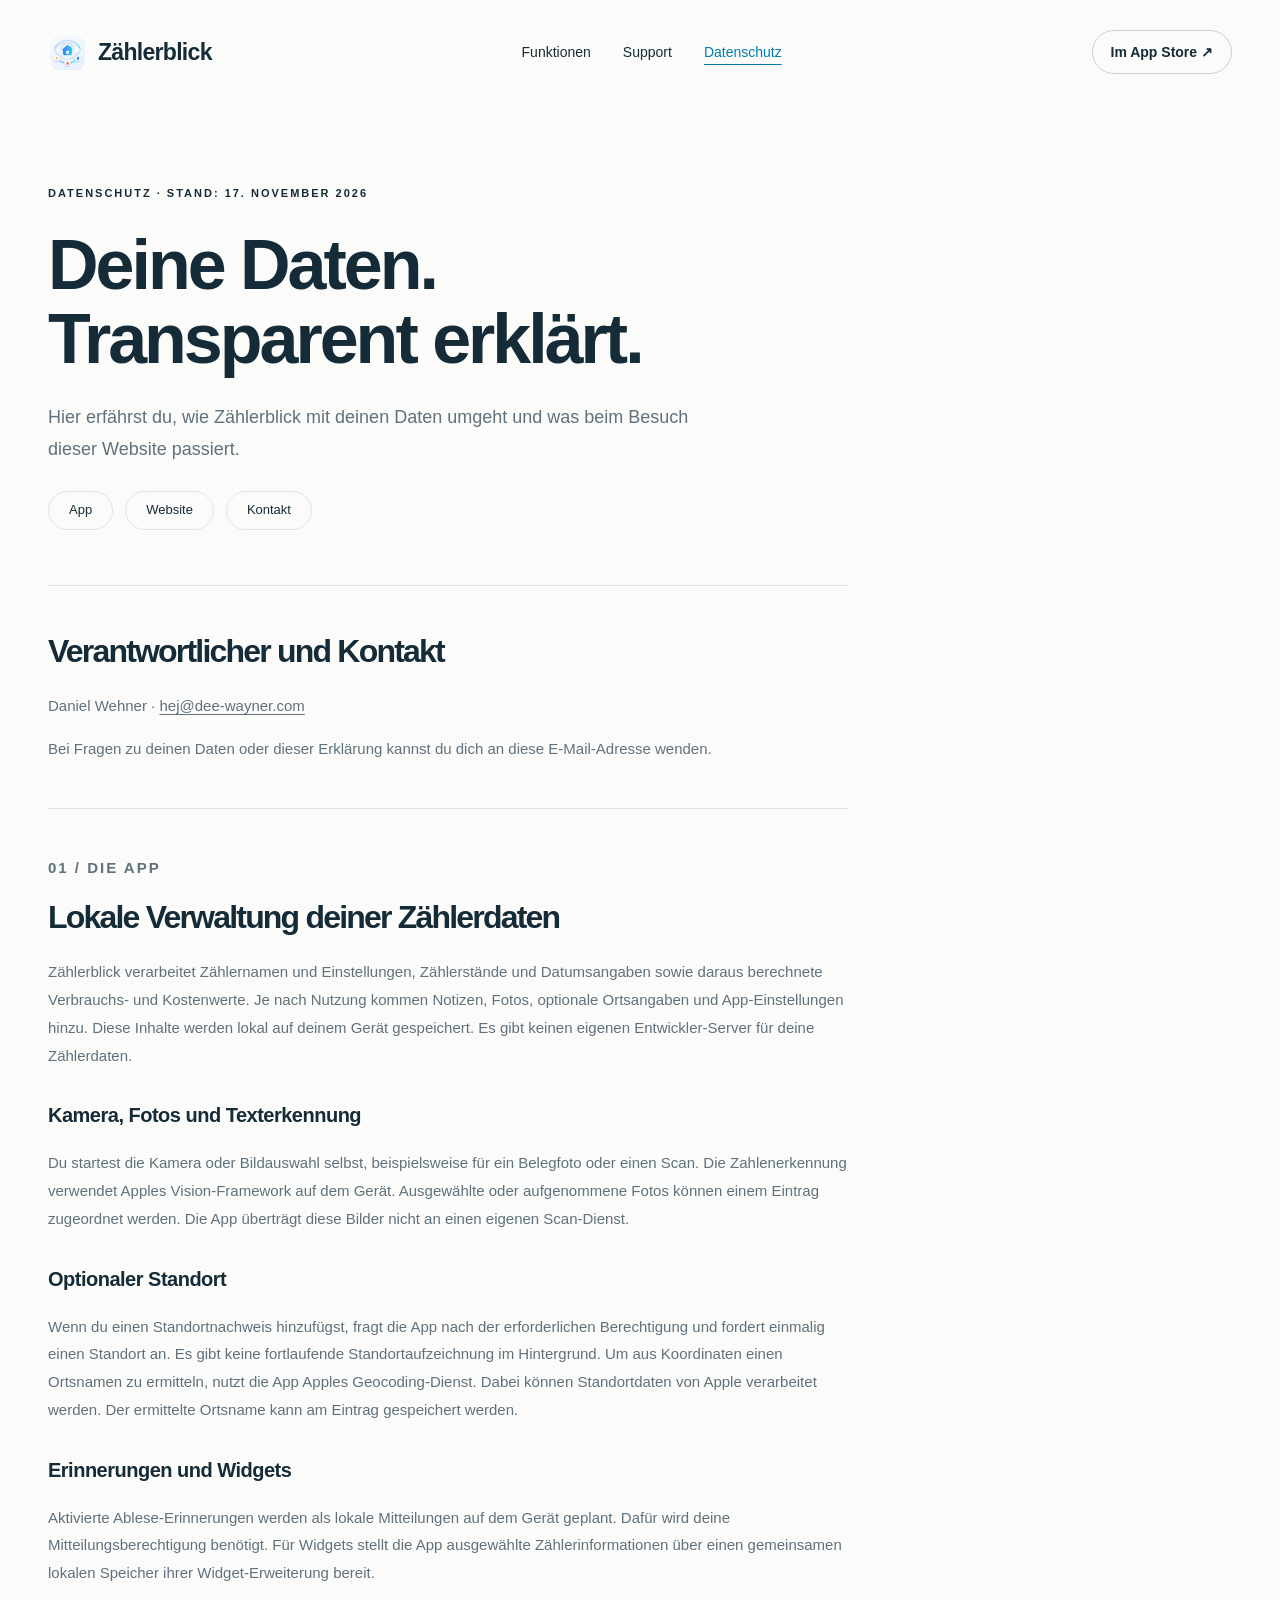
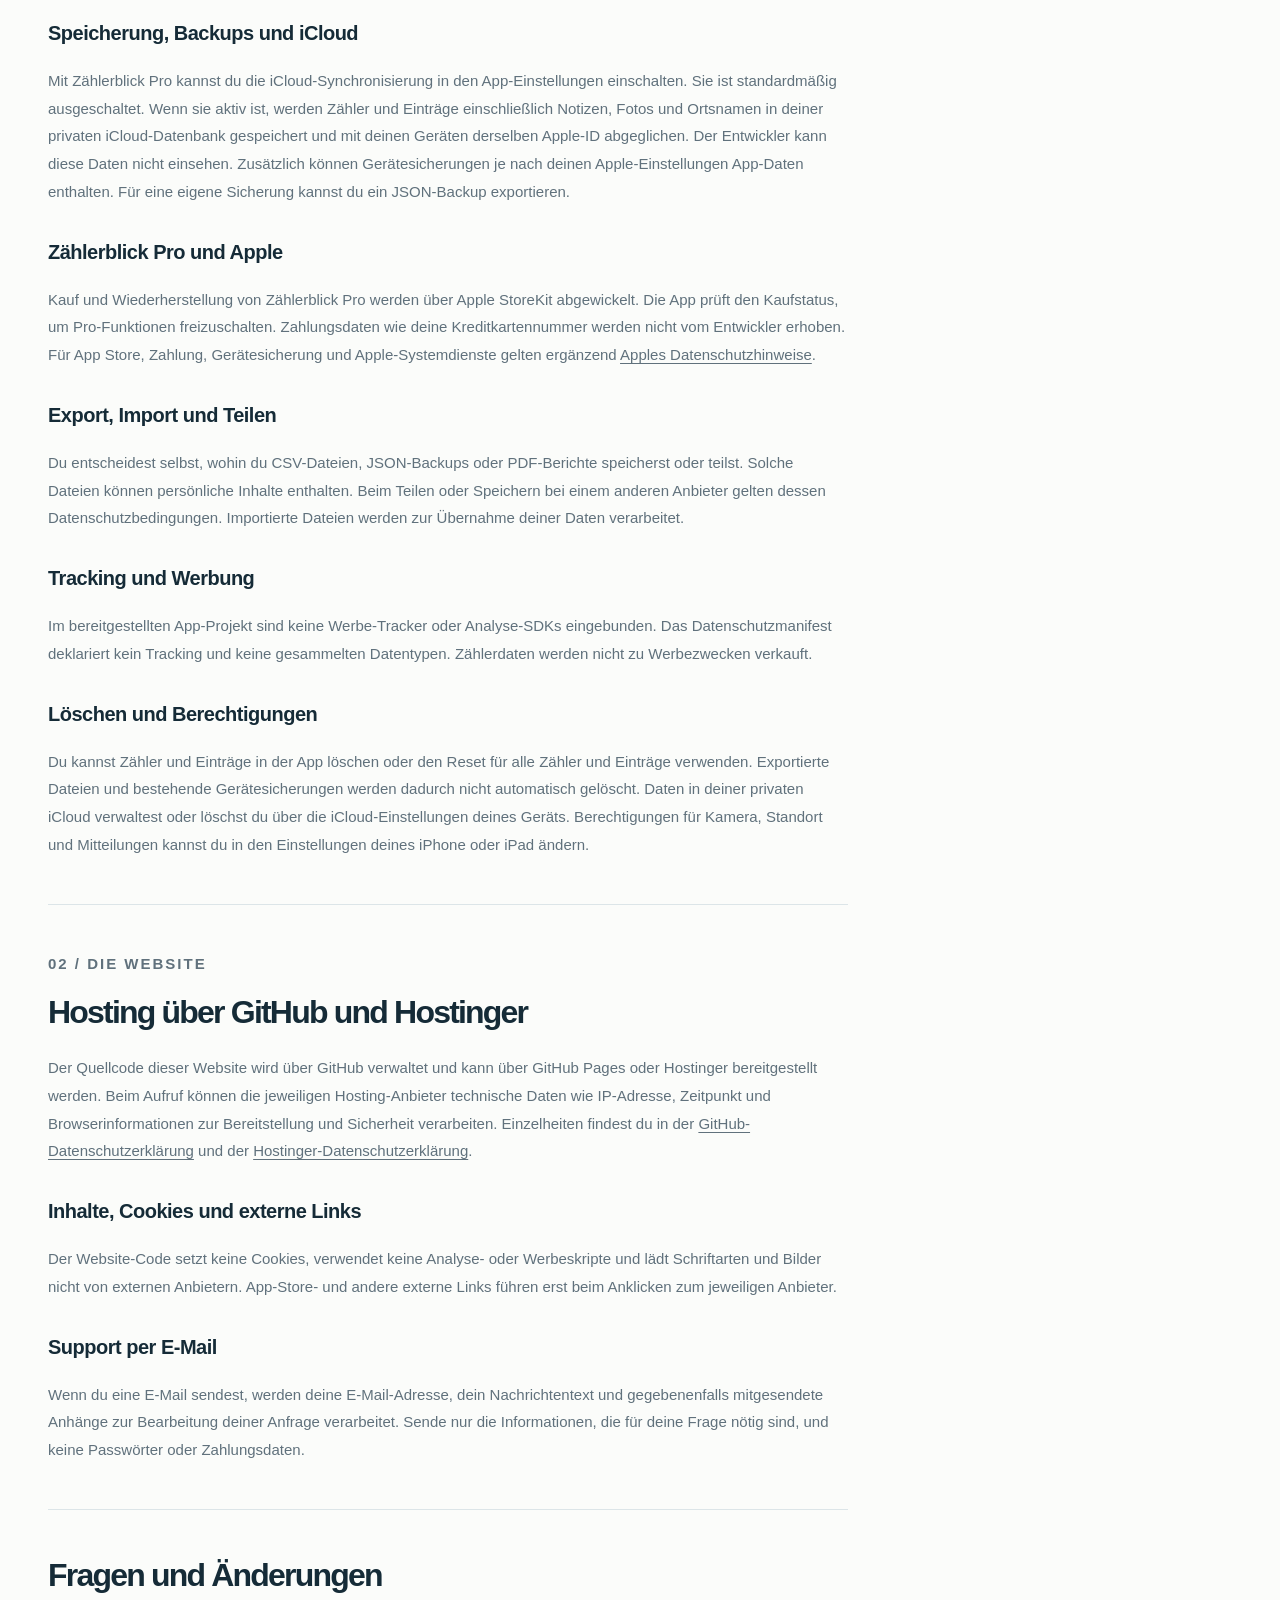
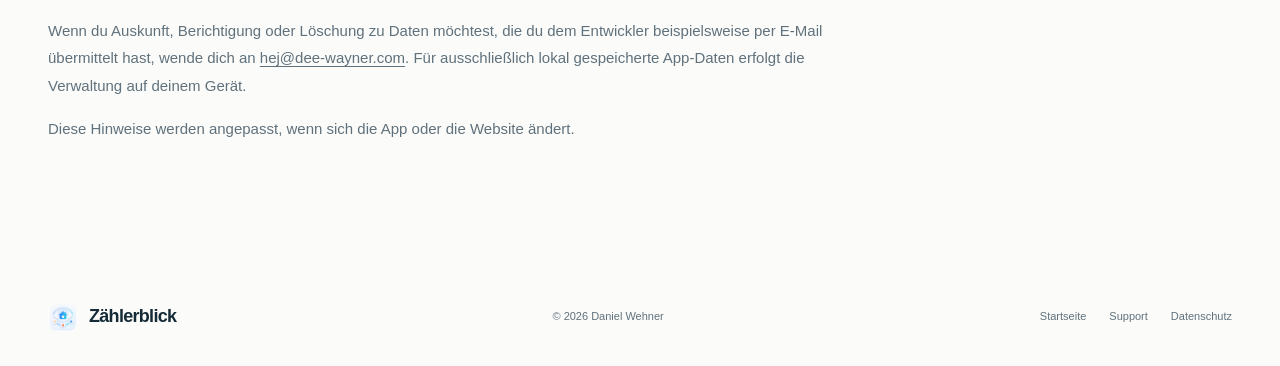
==== commit f68dabfd: "Update website for Zählerblick 1.1" ====
--- a/datenschutz.html
+++ b/datenschutz.html
@@ -1 +1,89 @@
-<!doctype html><html lang="de"><head><meta charset="utf-8"><meta name="viewport" content="width=device-width,initial-scale=1"><title>Datenschutz – Zählerblick</title><meta name="description" content="Datenschutzhinweise für die Zählerblick-App und die Website auf GitHub Pages."><link rel="icon" href="assets/icon.png"><link rel="stylesheet" href="styles.css"></head><body><a class="skip" href="#inhalt">Zum Inhalt</a><header class="header wrap"><a class="brand" href="index.html"><img src="assets/icon.png" alt="">Zählerblick</a><nav aria-label="Hauptnavigation"><a href="index.html#funktionen">Funktionen</a><a href="support.html" >Support</a><a href="datenschutz.html" aria-current="page">Datenschutz</a></nav><a class="nav-cta" href="https://apps.apple.com/de/app/z%C3%A4hlerblick/id6796361270">Im App Store ↗</a></header><main id="inhalt" class="help-page wrap"><section class="help-intro"><p class="eyebrow">DATENSCHUTZ · STAND: 18. OKTOBER 2026</p><h1>Deine Daten.<br>Transparent erklärt.</h1><p class="lead">Hier erfährst du, wie Zählerblick mit deinen Daten umgeht und was beim Besuch dieser Website passiert.</p><div class="privacy-links"><a href="#app">App</a><a href="#website">Website</a><a href="#kontakt">Kontakt</a></div></section><div class="privacy-document"><section id="kontakt"><h2>Verantwortlicher und Kontakt</h2><p>Daniel Wehner · <a href="mailto:hej@dee-wayner.com">hej@dee-wayner.com</a></p><p>Bei Fragen zu deinen Daten oder dieser Erklärung kannst du dich an diese E-Mail-Adresse wenden.</p></section><section id="app"><p class="eyebrow">01 / DIE APP</p><h2>Lokale Verwaltung deiner Zählerdaten</h2><p>Zählerblick verarbeitet Zählernamen und Einstellungen, Zählerstände und Datumsangaben sowie daraus berechnete Verbrauchs- und Kostenwerte. Je nach Nutzung kommen Notizen, Fotos, optionale Ortsangaben und App-Einstellungen hinzu. Diese Inhalte werden lokal auf deinem Gerät gespeichert. Es gibt keinen eigenen Entwickler-Server für deine Zählerdaten.</p><h3>Kamera, Fotos und Texterkennung</h3><p>Du startest die Kamera oder Bildauswahl selbst, beispielsweise für ein Belegfoto oder einen Scan. Die Zahlenerkennung verwendet Apples Vision-Framework auf dem Gerät. Ausgewählte oder aufgenommene Fotos können einem Eintrag zugeordnet werden. Die App überträgt diese Bilder nicht an einen eigenen Scan-Dienst.</p><h3>Optionaler Standort</h3><p>Wenn du einen Standortnachweis hinzufügst, fragt die App nach der erforderlichen Berechtigung und fordert einmalig einen Standort an. Es gibt keine fortlaufende Standortaufzeichnung im Hintergrund. Um aus Koordinaten einen Ortsnamen zu ermitteln, nutzt die App Apples Geocoding-Dienst. Dabei können Standortdaten von Apple verarbeitet werden. Der ermittelte Ortsname kann am Eintrag gespeichert werden.</p><h3>Erinnerungen und Widgets</h3><p>Aktivierte Ablese-Erinnerungen werden als lokale Mitteilungen auf dem Gerät geplant. Dafür wird deine Mitteilungsberechtigung benötigt. Für Widgets stellt die App ausgewählte Zählerinformationen über einen gemeinsamen lokalen Speicher ihrer Widget-Erweiterung bereit.</p><h3>Speicherung, Backups und iCloud</h3><p>Eine iCloud-Synchronisierung der Zählerdaten ist derzeit deaktiviert. Unabhängig davon können Gerätesicherungen durch Apple je nach deinen Systemeinstellungen App-Daten enthalten. Für eine eigene Sicherung kannst du ein JSON-Backup exportieren.</p><h3>Zählerblick Pro und Apple</h3><p>Kauf und Wiederherstellung von Zählerblick Pro werden über Apple StoreKit abgewickelt. Die App prüft den Kaufstatus, um Pro-Funktionen freizuschalten. Zahlungsdaten wie deine Kreditkartennummer werden nicht vom Entwickler erhoben. Für App Store, Zahlung, Gerätesicherung und Apple-Systemdienste gelten ergänzend <a href="https://www.apple.com/de/legal/privacy/">Apples Datenschutzhinweise</a>.</p><h3>Export, Import und Teilen</h3><p>Du entscheidest selbst, wohin du CSV-Dateien, JSON-Backups oder PDF-Berichte speicherst oder teilst. Solche Dateien können persönliche Inhalte enthalten. Beim Teilen oder Speichern bei einem anderen Anbieter gelten dessen Datenschutzbedingungen. Importierte Dateien werden zur Übernahme deiner Daten verarbeitet.</p><h3>Tracking und Werbung</h3><p>Im bereitgestellten App-Projekt sind keine Werbe-Tracker oder Analyse-SDKs eingebunden. Das Datenschutzmanifest deklariert kein Tracking und keine gesammelten Datentypen. Zählerdaten werden nicht zu Werbezwecken verkauft.</p><h3>Löschen und Berechtigungen</h3><p>Du kannst Zähler und Einträge in der App löschen oder den Reset für alle Zähler und Einträge verwenden. Exportierte Dateien und bestehende Gerätesicherungen werden dadurch nicht automatisch gelöscht. Berechtigungen für Kamera, Standort und Mitteilungen kannst du in den iPhone-Einstellungen ändern.</p></section><section id="website"><p class="eyebrow">02 / DIE WEBSITE</p><h2>Hosting über GitHub Pages</h2><p>Diese Website wird über GitHub Pages bereitgestellt. Laut GitHub werden beim Seitenaufruf IP-Adressen für Sicherheitszwecke protokolliert und gespeichert. Einzelheiten zu Verarbeitung, Speicherdauer, möglichen internationalen Übermittlungen und deinen Rechten findest du in der <a href="https://docs.github.com/en/site-policy/privacy-policies/github-general-privacy-statement">GitHub-Datenschutzerklärung</a>. Die Protokollierung beschreibt GitHub auch in den <a href="https://docs.github.com/en/pages/getting-started-with-github-pages/what-is-github-pages#data-collection">Informationen zu GitHub Pages</a>.</p><h3>Inhalte, Cookies und externe Links</h3><p>Der Website-Code setzt keine Cookies, verwendet keine Analyse- oder Werbeskripte und lädt Schriftarten und Bilder nicht von externen Anbietern. App-Store- und andere externe Links führen erst beim Anklicken zum jeweiligen Anbieter.</p><h3>Support per E-Mail</h3><p>Wenn du eine E-Mail sendest, werden deine E-Mail-Adresse, dein Nachrichtentext und gegebenenfalls mitgesendete Anhänge zur Bearbeitung deiner Anfrage verarbeitet. Sende nur die Informationen, die für deine Frage nötig sind, und keine Passwörter oder Zahlungsdaten.</p></section><section><h2>Fragen und Änderungen</h2><p>Wenn du Auskunft, Berichtigung oder Löschung zu Daten möchtest, die du dem Entwickler beispielsweise per E-Mail übermittelt hast, wende dich an <a href="mailto:hej@dee-wayner.com">hej@dee-wayner.com</a>. Für ausschließlich lokal gespeicherte App-Daten erfolgt die Verwaltung auf deinem Gerät.</p><p>Diese Hinweise werden angepasst, wenn sich die App oder die Website ändert.</p></section></div></main><footer class="wrap"><a class="brand" href="index.html"><img src="assets/icon.png" alt="">Zählerblick</a><span>© 2026 Daniel Wehner</span><div><a href="index.html">Startseite</a><a href="support.html">Support</a><a href="datenschutz.html">Datenschutz</a></div></footer></body></html>+<!doctype html>
+<html lang="de">
+<head>
+<meta charset="utf-8">
+<meta name="viewport" content="width=device-width,initial-scale=1">
+<title>Datenschutz – Zählerblick</title>
+<meta name="description" content="Datenschutzhinweise für die Zählerblick-App und die über GitHub und Hostinger bereitgestellte Website.">
+<link rel="icon" href="assets/icon.png">
+<link rel="stylesheet" href="styles.css">
+</head>
+<body>
+<a class="skip" href="#inhalt">Zum Inhalt</a>
+<header class="header wrap">
+<a class="brand" href="index.html">
+<img src="assets/icon.png" alt="">Zählerblick</a>
+<nav aria-label="Hauptnavigation">
+<a href="index.html#funktionen">Funktionen</a>
+<a href="support.html" >Support</a>
+<a href="datenschutz.html" aria-current="page">Datenschutz</a>
+</nav>
+<a class="nav-cta" href="https://apps.apple.com/de/app/z%C3%A4hlerblick/id6796361270">Im App Store ↗</a>
+</header>
+<main id="inhalt" class="help-page wrap">
+<section class="help-intro">
+<p class="eyebrow">DATENSCHUTZ · STAND: 17. NOVEMBER 2026</p>
+<h1>Deine Daten.<br>Transparent erklärt.</h1>
+<p class="lead">Hier erfährst du, wie Zählerblick mit deinen Daten umgeht und was beim Besuch dieser Website passiert.</p>
+<div class="privacy-links">
+<a href="#app">App</a>
+<a href="#website">Website</a>
+<a href="#kontakt">Kontakt</a>
+</div>
+</section>
+<div class="privacy-document">
+<section id="kontakt">
+<h2>Verantwortlicher und Kontakt</h2>
+<p>Daniel Wehner · <a href="mailto:hej@dee-wayner.com">hej@dee-wayner.com</a>
+</p>
+<p>Bei Fragen zu deinen Daten oder dieser Erklärung kannst du dich an diese E-Mail-Adresse wenden.</p>
+</section>
+<section id="app">
+<p class="eyebrow">01 / DIE APP</p>
+<h2>Lokale Verwaltung deiner Zählerdaten</h2>
+<p>Zählerblick verarbeitet Zählernamen und Einstellungen, Zählerstände und Datumsangaben sowie daraus berechnete Verbrauchs- und Kostenwerte. Je nach Nutzung kommen Notizen, Fotos, optionale Ortsangaben und App-Einstellungen hinzu. Diese Inhalte werden lokal auf deinem Gerät gespeichert. Es gibt keinen eigenen Entwickler-Server für deine Zählerdaten.</p>
+<h3>Kamera, Fotos und Texterkennung</h3>
+<p>Du startest die Kamera oder Bildauswahl selbst, beispielsweise für ein Belegfoto oder einen Scan. Die Zahlenerkennung verwendet Apples Vision-Framework auf dem Gerät. Ausgewählte oder aufgenommene Fotos können einem Eintrag zugeordnet werden. Die App überträgt diese Bilder nicht an einen eigenen Scan-Dienst.</p>
+<h3>Optionaler Standort</h3>
+<p>Wenn du einen Standortnachweis hinzufügst, fragt die App nach der erforderlichen Berechtigung und fordert einmalig einen Standort an. Es gibt keine fortlaufende Standortaufzeichnung im Hintergrund. Um aus Koordinaten einen Ortsnamen zu ermitteln, nutzt die App Apples Geocoding-Dienst. Dabei können Standortdaten von Apple verarbeitet werden. Der ermittelte Ortsname kann am Eintrag gespeichert werden.</p>
+<h3>Erinnerungen und Widgets</h3>
+<p>Aktivierte Ablese-Erinnerungen werden als lokale Mitteilungen auf dem Gerät geplant. Dafür wird deine Mitteilungsberechtigung benötigt. Für Widgets stellt die App ausgewählte Zählerinformationen über einen gemeinsamen lokalen Speicher ihrer Widget-Erweiterung bereit.</p>
+<h3>Speicherung, Backups und iCloud</h3>
+<p>Mit Zählerblick Pro kannst du die iCloud-Synchronisierung in den App-Einstellungen einschalten. Sie ist standardmäßig ausgeschaltet. Wenn sie aktiv ist, werden Zähler und Einträge einschließlich Notizen, Fotos und Ortsnamen in deiner privaten iCloud-Datenbank gespeichert und mit deinen Geräten derselben Apple-ID abgeglichen. Der Entwickler kann diese Daten nicht einsehen. Zusätzlich können Gerätesicherungen je nach deinen Apple-Einstellungen App-Daten enthalten. Für eine eigene Sicherung kannst du ein JSON-Backup exportieren.</p>
+<h3>Zählerblick Pro und Apple</h3>
+<p>Kauf und Wiederherstellung von Zählerblick Pro werden über Apple StoreKit abgewickelt. Die App prüft den Kaufstatus, um Pro-Funktionen freizuschalten. Zahlungsdaten wie deine Kreditkartennummer werden nicht vom Entwickler erhoben. Für App Store, Zahlung, Gerätesicherung und Apple-Systemdienste gelten ergänzend <a href="https://www.apple.com/de/legal/privacy/">Apples Datenschutzhinweise</a>.</p>
+<h3>Export, Import und Teilen</h3>
+<p>Du entscheidest selbst, wohin du CSV-Dateien, JSON-Backups oder PDF-Berichte speicherst oder teilst. Solche Dateien können persönliche Inhalte enthalten. Beim Teilen oder Speichern bei einem anderen Anbieter gelten dessen Datenschutzbedingungen. Importierte Dateien werden zur Übernahme deiner Daten verarbeitet.</p>
+<h3>Tracking und Werbung</h3>
+<p>Im bereitgestellten App-Projekt sind keine Werbe-Tracker oder Analyse-SDKs eingebunden. Das Datenschutzmanifest deklariert kein Tracking und keine gesammelten Datentypen. Zählerdaten werden nicht zu Werbezwecken verkauft.</p>
+<h3>Löschen und Berechtigungen</h3>
+<p>Du kannst Zähler und Einträge in der App löschen oder den Reset für alle Zähler und Einträge verwenden. Exportierte Dateien und bestehende Gerätesicherungen werden dadurch nicht automatisch gelöscht. Daten in deiner privaten iCloud verwaltest oder löschst du über die iCloud-Einstellungen deines Geräts. Berechtigungen für Kamera, Standort und Mitteilungen kannst du in den Einstellungen deines iPhone oder iPad ändern.</p>
+</section>
+<section id="website">
+<p class="eyebrow">02 / DIE WEBSITE</p>
+<h2>Hosting über GitHub und Hostinger</h2>
+<p>Der Quellcode dieser Website wird über GitHub verwaltet und kann über GitHub Pages oder Hostinger bereitgestellt werden. Beim Aufruf können die jeweiligen Hosting-Anbieter technische Daten wie IP-Adresse, Zeitpunkt und Browserinformationen zur Bereitstellung und Sicherheit verarbeiten. Einzelheiten findest du in der <a href="https://docs.github.com/en/site-policy/privacy-policies/github-general-privacy-statement">GitHub-Datenschutzerklärung</a> und der <a href="https://www.hostinger.com/legal/privacy-policy">Hostinger-Datenschutzerklärung</a>.</p>
+<h3>Inhalte, Cookies und externe Links</h3>
+<p>Der Website-Code setzt keine Cookies, verwendet keine Analyse- oder Werbeskripte und lädt Schriftarten und Bilder nicht von externen Anbietern. App-Store- und andere externe Links führen erst beim Anklicken zum jeweiligen Anbieter.</p>
+<h3>Support per E-Mail</h3>
+<p>Wenn du eine E-Mail sendest, werden deine E-Mail-Adresse, dein Nachrichtentext und gegebenenfalls mitgesendete Anhänge zur Bearbeitung deiner Anfrage verarbeitet. Sende nur die Informationen, die für deine Frage nötig sind, und keine Passwörter oder Zahlungsdaten.</p>
+</section>
+<section>
+<h2>Fragen und Änderungen</h2>
+<p>Wenn du Auskunft, Berichtigung oder Löschung zu Daten möchtest, die du dem Entwickler beispielsweise per E-Mail übermittelt hast, wende dich an <a href="mailto:hej@dee-wayner.com">hej@dee-wayner.com</a>. Für ausschließlich lokal gespeicherte App-Daten erfolgt die Verwaltung auf deinem Gerät.</p>
+<p>Diese Hinweise werden angepasst, wenn sich die App oder die Website ändert.</p>
+</section>
+</div>
+</main>
+<footer class="wrap">
+<a class="brand" href="index.html">
+<img src="assets/icon.png" alt="">Zählerblick</a>
+<span>© 2026 Daniel Wehner</span>
+<div>
+<a href="index.html">Startseite</a>
+<a href="support.html">Support</a>
+<a href="datenschutz.html">Datenschutz</a>
+</div>
+</footer>
+</body>
+</html>
--- a/styles.css
+++ b/styles.css
@@ -8,3 +8,6 @@
 
 /* Support and privacy pages */
 .help-page{padding:60px 0 80px}.help-intro{max-width:840px;padding:10px 0 55px}.help-intro h1{font-size:clamp(43px,5.5vw,70px);letter-spacing:-3px;margin:25px 0}.help-intro .lead{max-width:650px}.help-layout{display:grid;grid-template-columns:330px 1fr;gap:90px;align-items:start}.contact-box{background:#e4eee7;border-radius:18px;padding:30px}.contact-box h2{font-size:27px;letter-spacing:-1px}.contact-box p{font-size:14px;color:#4a6658}.contact-box .small{font-size:12px;margin-top:25px}.help-questions h2{font-size:34px}.help-questions details p{max-width:none}.help-questions details a,.privacy-document a{text-decoration:underline;text-underline-offset:3px}.help-bottom{margin-top:75px;border-top:1px solid var(--line);padding-top:35px;display:flex;align-items:center;justify-content:space-between;gap:25px}.help-bottom h2{font-size:29px}.privacy-links{display:flex;gap:12px;margin-top:25px}.privacy-links a{border:1px solid var(--line);border-radius:24px;padding:8px 20px;font-size:13px}.privacy-links a:hover{background:#e4eee7}.privacy-document{max-width:800px}.privacy-document section{padding:30px 0;border-top:1px solid var(--line);scroll-margin-top:25px}.privacy-document h2{font-size:32px}.privacy-document h3{font-size:20px;margin-top:32px}.privacy-document p{color:var(--muted);font-size:15px;line-height:1.85}.header [aria-current=page]{color:var(--blue);text-decoration:underline;text-underline-offset:7px}@media(max-width:800px){.help-layout{grid-template-columns:1fr;gap:40px}.contact-box{max-width:none}.help-intro{padding-bottom:35px}.help-page{padding-top:30px}.help-bottom{display:block}.help-intro h1{letter-spacing:-2px}.privacy-document h2{font-size:28px}}
+
+/* Version 1.1: iPad presentation */
+.platforms{margin:0 auto 105px;background:#e6f4f2;border-radius:20px;padding:58px 65px;display:grid;grid-template-columns:1fr .9fr;align-items:center;gap:65px;overflow:hidden}.platforms p:not(.eyebrow){max-width:510px;color:var(--muted);font-size:15px}.platforms figure{margin:0}.platforms img{width:100%;border:6px solid #253741;border-radius:16px;box-shadow:0 18px 42px #183b3f2b}.platforms figcaption{text-align:center;font-size:10px;color:var(--muted);margin-top:10px}.tour-image img.tablet-shot{width:480px;border-radius:20px}@media(max-width:1000px){.platforms{padding:42px;gap:35px}}@media(max-width:700px){.platforms{grid-template-columns:1fr;padding:30px;margin-bottom:70px}.platforms h2{font-size:32px}.tour-image img.tablet-shot{width:100%;margin-top:65px}}
